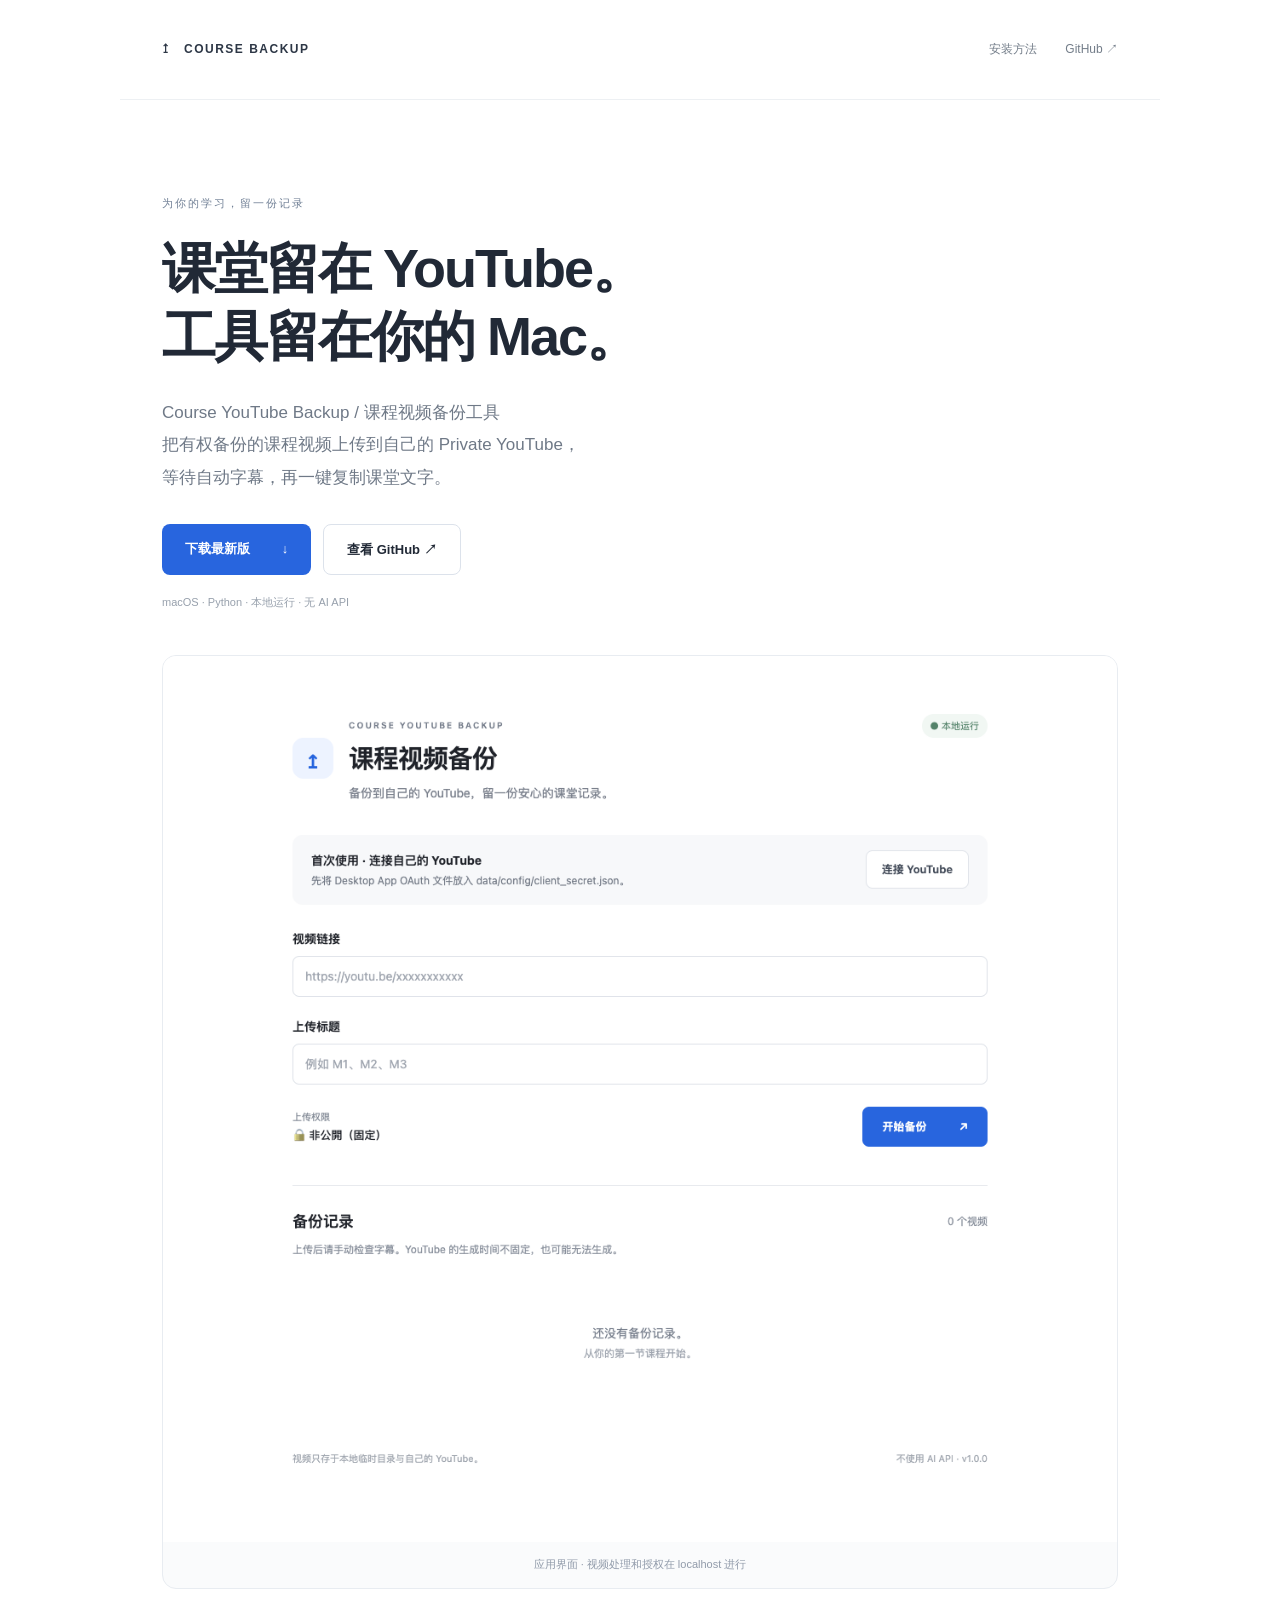
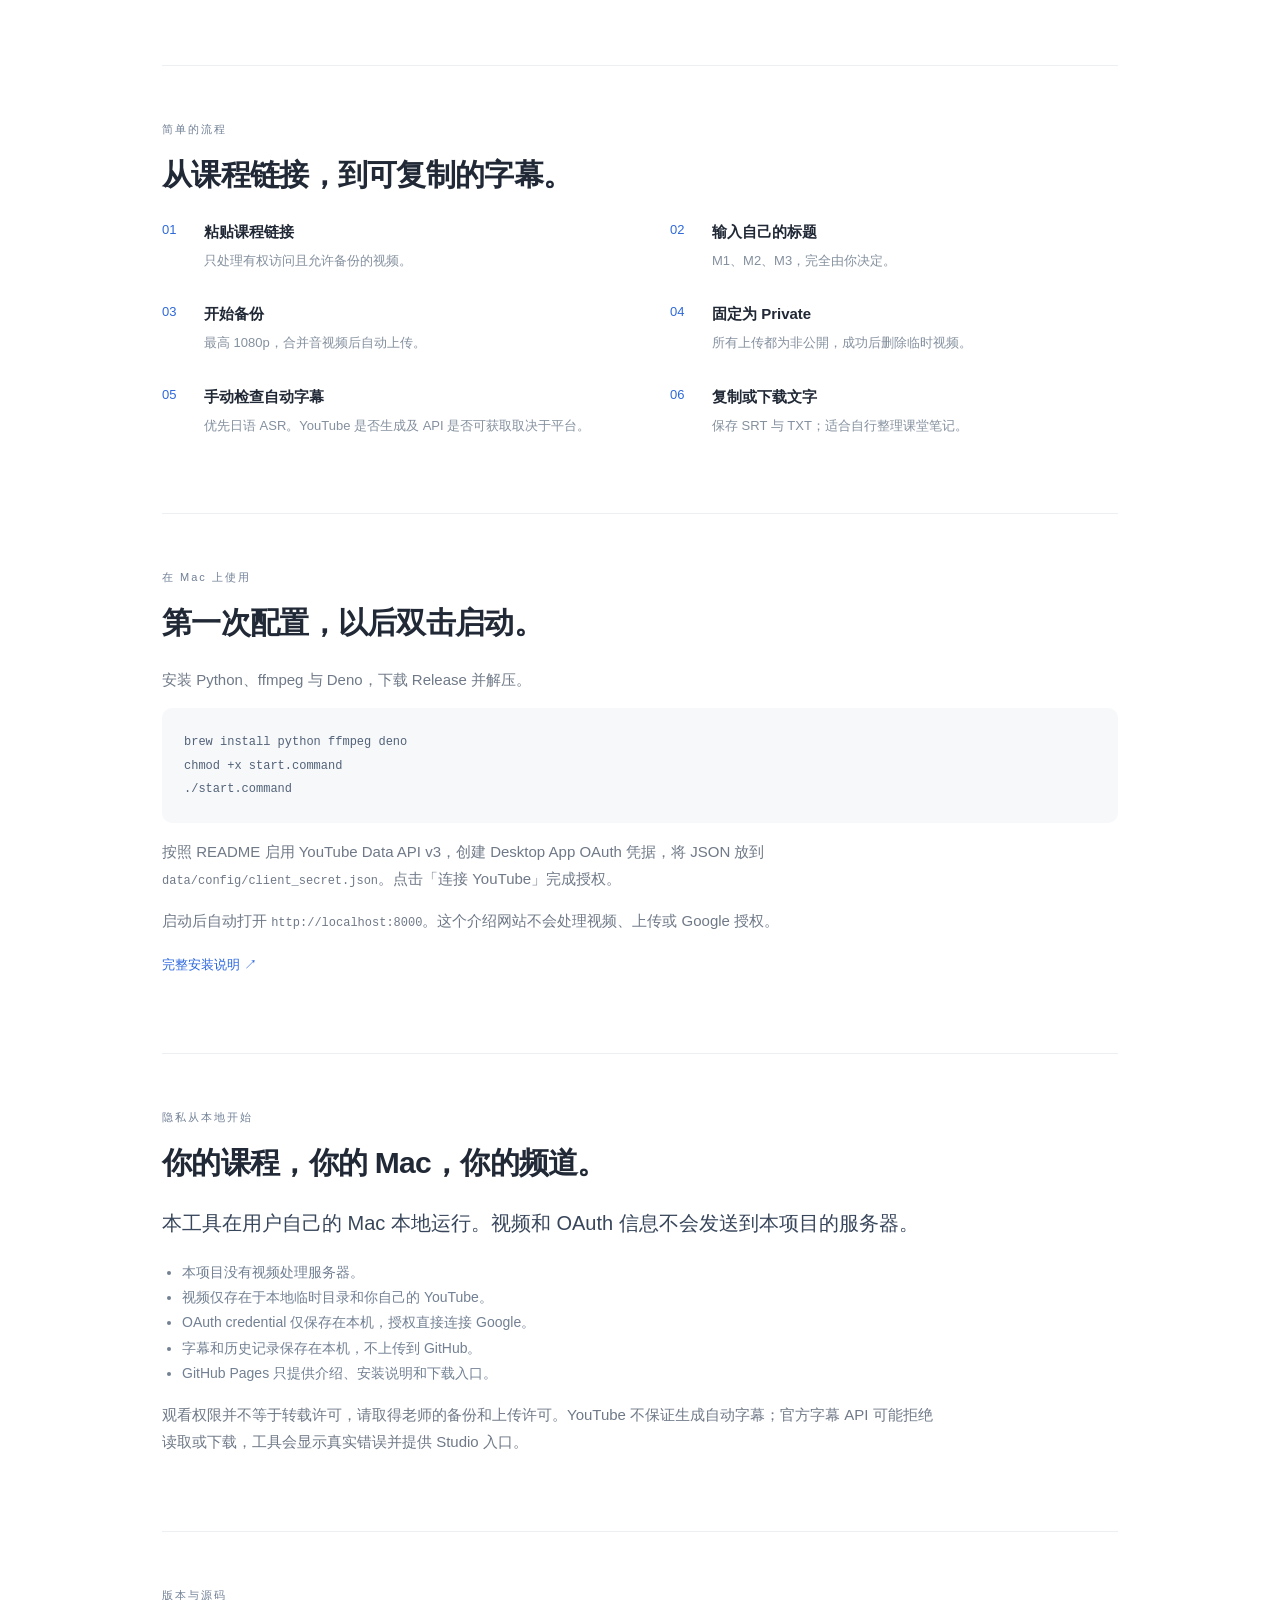
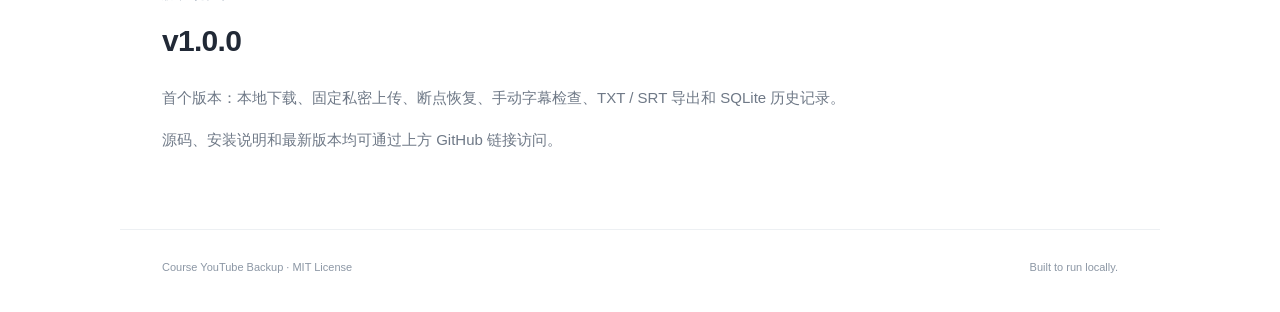
==== docs/index.html @ b6f71804 "Release Course YouTube Backup v1.0.0" ====
<!doctype html><html lang="zh-CN"><head><meta charset="utf-8"><meta name="viewport" content="width=device-width,initial-scale=1"><meta name="description" content="在自己的 Mac 本地下载课程视频、上传为 Private，并获取 YouTube 自动字幕。"><link rel="icon" href="favicon.svg" type="image/svg+xml"><title>Course YouTube Backup · 课程视频备份工具</title><link rel="stylesheet" href="style.css"><script defer src="app.js"></script></head><body><nav><a class="wordmark" href="#">↥ &nbsp; COURSE BACKUP</a><a href="#install">安装方法</a><a data-link="repo" href="#links">GitHub ↗</a></nav><main><section class="hero"><span class="eyebrow">为你的学习，留一份记录</span><h1>课堂留在 YouTube。<br>工具留在你的 Mac。</h1><p>Course YouTube Backup / 课程视频备份工具<br>把有权备份的课程视频上传到自己的 Private YouTube，<br>等待自动字幕，再一键复制课堂文字。</p><div class="buttons"><a class="primary" data-link="release" href="#links">下载最新版 <span>↓</span></a><a class="secondary" data-link="repo" href="#links">查看 GitHub ↗</a></div><p class="small">macOS · Python · 本地运行 · 无 AI API</p><figure><img src="screenshot.png" alt="课程视频备份工具实际界面，含链接、手动标题与固定私密权限" width="1120" height="1040"><figcaption>应用界面 · 视频处理和授权在 localhost 进行</figcaption></figure></section><section id="workflow"><span class="eyebrow">简单的流程</span><h2>从课程链接，到可复制的字幕。</h2><ol><li><b>粘贴课程链接</b><span>只处理有权访问且允许备份的视频。</span></li><li><b>输入自己的标题</b><span>M1、M2、M3，完全由你决定。</span></li><li><b>开始备份</b><span>最高 1080p，合并音视频后自动上传。</span></li><li><b>固定为 Private</b><span>所有上传都为非公開，成功后删除临时视频。</span></li><li><b>手动检查自动字幕</b><span>优先日语 ASR。YouTube 是否生成及 API 是否可获取取决于平台。</span></li><li><b>复制或下载文字</b><span>保存 SRT 与 TXT；适合自行整理课堂笔记。</span></li></ol></section><section id="install"><span class="eyebrow">在 Mac 上使用</span><h2>第一次配置，以后双击启动。</h2><p>安装 Python、ffmpeg 与 Deno，下载 Release 并解压。</p><pre><code>brew install python ffmpeg deno
chmod +x start.command
./start.command</code></pre><p>按照 README 启用 YouTube Data API v3，创建 Desktop App OAuth 凭据，将 JSON 放到 <code>data/config/client_secret.json</code>。点击「连接 YouTube」完成授权。</p><p>启动后自动打开 <code>http://localhost:8000</code>。这个介绍网站不会处理视频、上传或 Google 授权。</p><a class="textlink" data-link="readme" href="#links">完整安装说明 ↗</a></section><section id="privacy"><span class="eyebrow">隐私从本地开始</span><h2>你的课程，你的 Mac，你的频道。</h2><p class="statement">本工具在用户自己的 Mac 本地运行。视频和 OAuth 信息不会发送到本项目的服务器。</p><ul><li>本项目没有视频处理服务器。</li><li>视频仅存在于本地临时目录和你自己的 YouTube。</li><li>OAuth credential 仅保存在本机，授权直接连接 Google。</li><li>字幕和历史记录保存在本机，不上传到 GitHub。</li><li>GitHub Pages 只提供介绍、安装说明和下载入口。</li></ul><p>观看权限并不等于转载许可，请取得老师的备份和上传许可。YouTube 不保证生成自动字幕；官方字幕 API 可能拒绝读取或下载，工具会显示真实错误并提供 Studio 入口。</p></section><section id="links"><span class="eyebrow">版本与源码</span><h2>v1.0.0</h2><p>首个版本：本地下载、固定私密上传、断点恢复、手动字幕检查、TXT / SRT 导出和 SQLite 历史记录。</p><p id="publish-note">下载和源码链接将在 GitHub 发布后启用。</p></section></main><footer>Course YouTube Backup · MIT License <span>Built to run locally.</span></footer></body></html>
---- docs/style.css ----
*{box-sizing:border-box}html{scroll-behavior:smooth}body{margin:0;background:white;color:#212936;font:15px/1.8 -apple-system,BlinkMacSystemFont,"PingFang SC",sans-serif}nav,main,footer{max-width:1040px;margin:auto;padding:0 42px}nav{height:100px;display:flex;gap:28px;align-items:center;border-bottom:1px solid #edf0f3}a{color:inherit;text-decoration:none}nav a{font-size:12px;color:#737d89}.wordmark{font-weight:700;letter-spacing:1.5px;color:#2d3746;margin-right:auto}.hero{padding:88px 0 0}.eyebrow{font-size:11px;letter-spacing:2px;color:#718096}h1{font-size:54px;line-height:1.25;font-weight:650;letter-spacing:-2px;margin:20px 0 27px}h2{font-size:30px;line-height:1.4;letter-spacing:-.7px;margin:13px 0 22px}p{color:#6f7987;max-width:780px}.hero>p{font-size:17px;line-height:1.9}.buttons{display:flex;gap:12px;margin-top:30px}.primary,.secondary{padding:13px 23px;border-radius:8px;font-size:13px;font-weight:600}.primary{color:white;background:#2865de}.primary span{margin-left:28px}.secondary{border:1px solid #dce2eb}.hero .small{font-size:11px;color:#97a0ac;margin-top:17px}figure{margin:42px 0 0;border:1px solid #e8ecf1;border-radius:14px;overflow:hidden;background:#fafbfc}figure img{display:block;width:100%;height:auto}figcaption{text-align:center;padding:13px;font-size:11px;color:#919baa}section:not(.hero){margin-top:76px;border-top:1px solid #edf0f3;padding-top:48px}ol{display:grid;grid-template-columns:1fr 1fr;gap:28px 60px;list-style:none;padding:0;counter-reset:steps}ol li{counter-increment:steps;position:relative;padding-left:42px}ol li:before{content:counter(steps,decimal-leading-zero);position:absolute;left:0;color:#2d68d9;font-size:13px}ol span{display:block;font-size:13px;color:#84909e;margin-top:4px}ol b{font-weight:600}pre{background:#f6f8fa;border-radius:10px;padding:22px;overflow:auto;color:#536278;font-size:13px}code{font-family:ui-monospace,SFMono-Regular,monospace;font-size:12px}.textlink{color:#2865de;font-size:13px}.statement{font-size:20px;line-height:1.7;color:#38465b}ul{padding-left:20px;color:#728093;font-size:14px}footer{margin-top:76px;padding-top:28px;padding-bottom:35px;border-top:1px solid #edf0f3;font-size:11px;color:#8c97a5}footer span{float:right}@media(max-width:650px){nav,main,footer{padding-left:24px;padding-right:24px}nav{gap:16px;height:80px}.wordmark{font-size:10px}h1{font-size:37px}.hero{padding-top:55px}.hero>p{font-size:14px}ol{grid-template-columns:1fr}h2{font-size:25px}section:not(.hero){margin-top:48px;padding-top:34px}.statement{font-size:17px}}
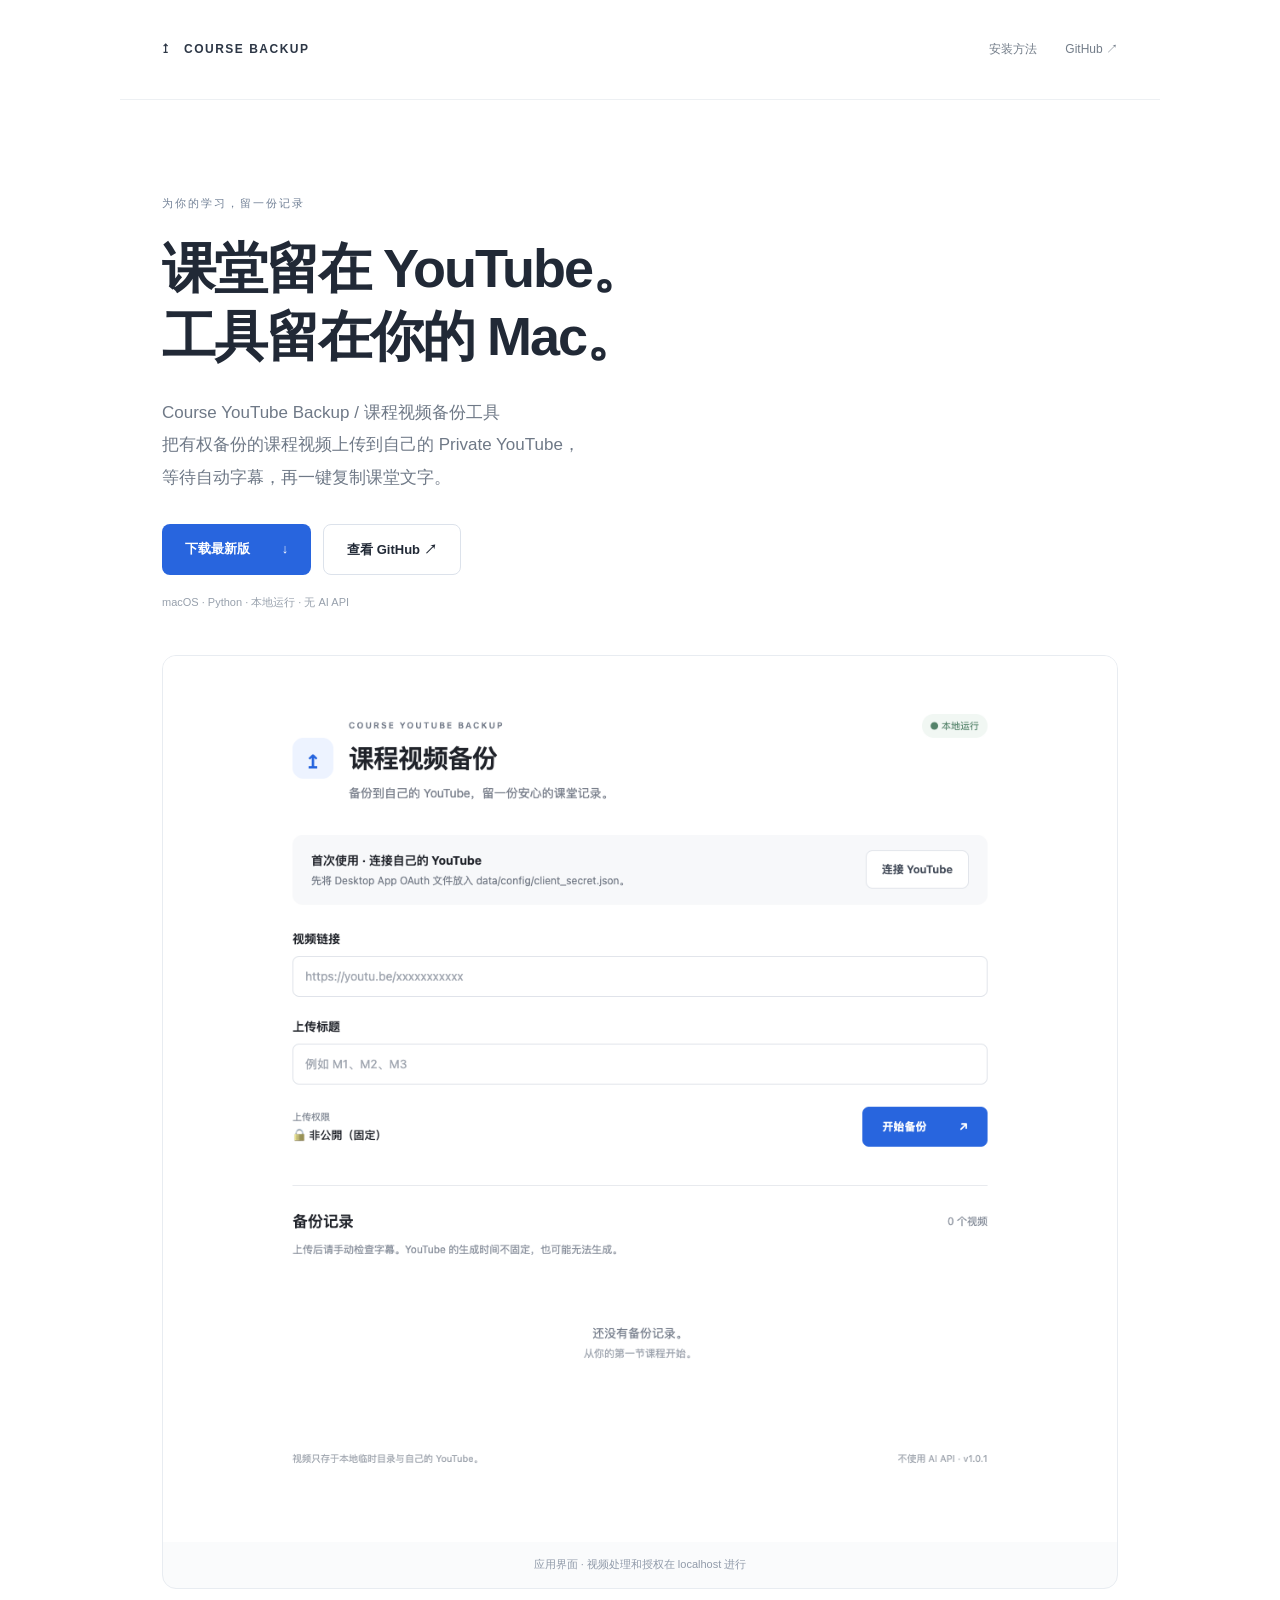
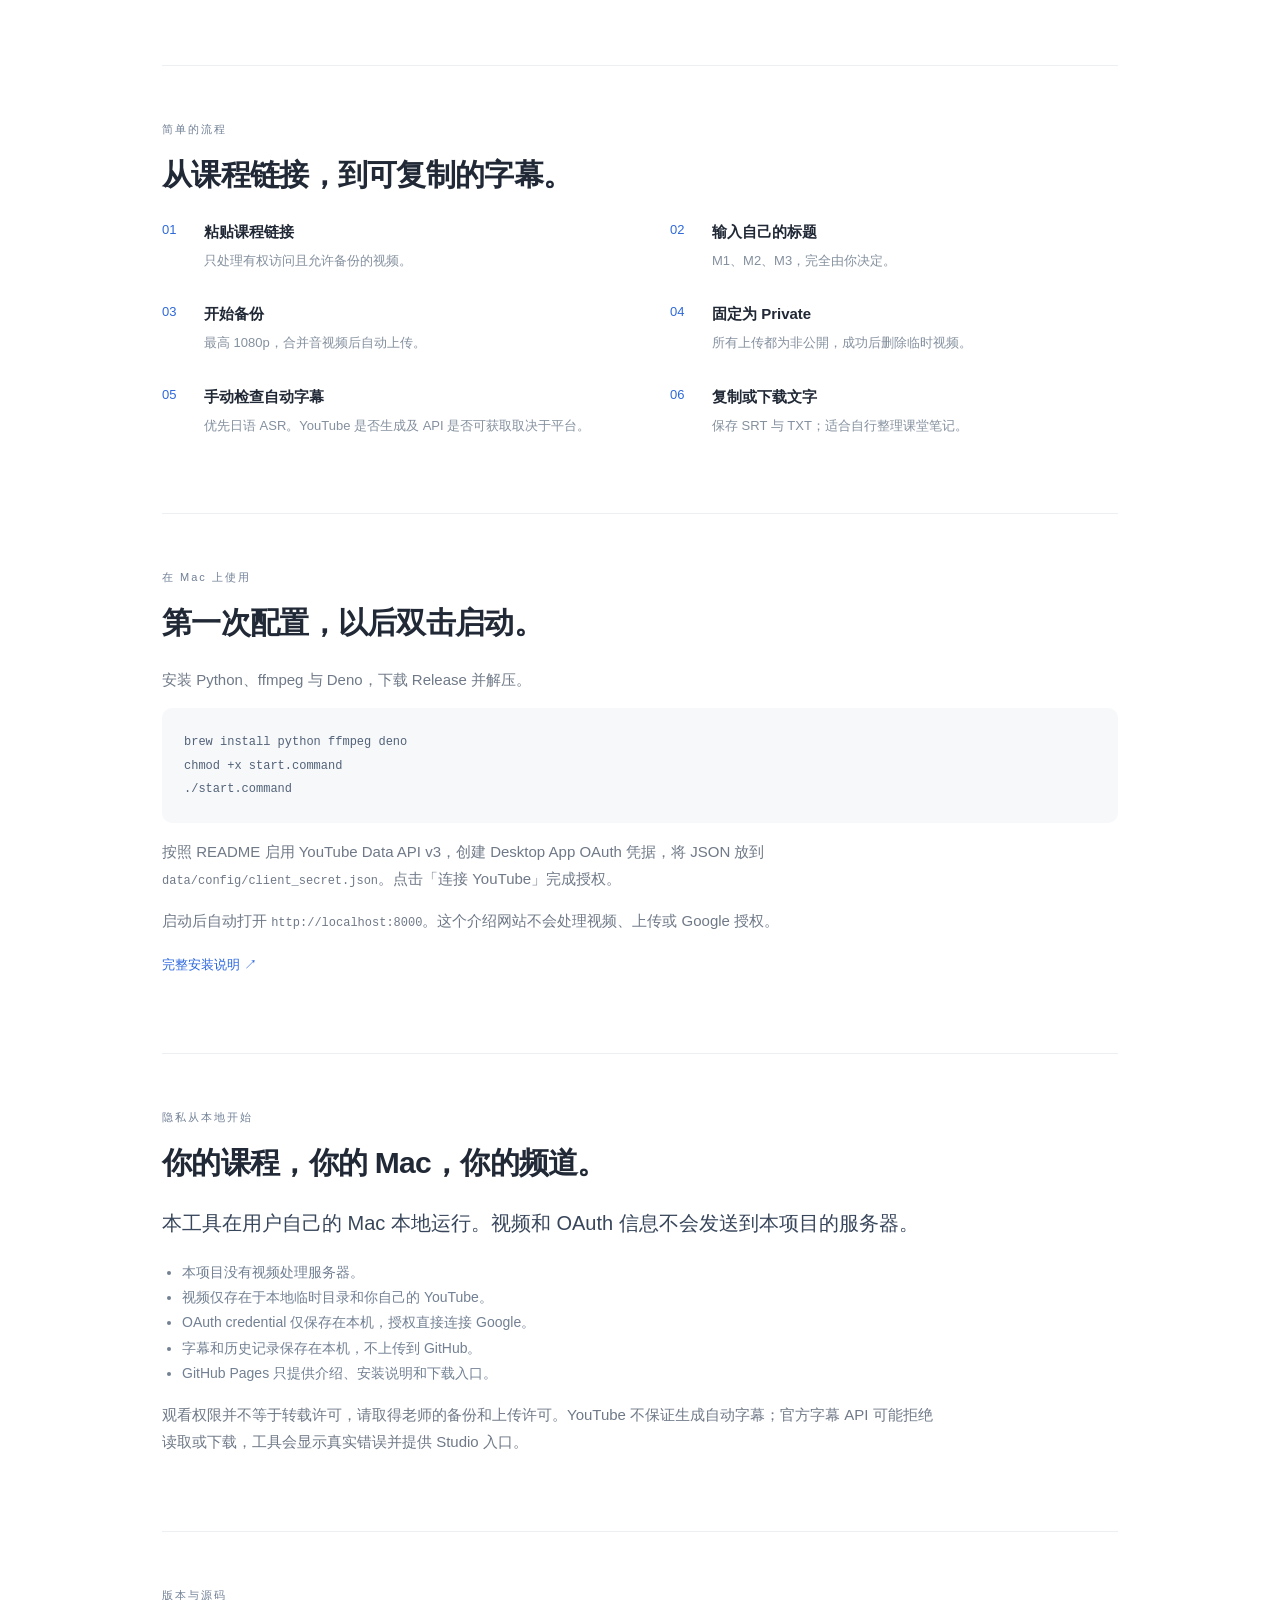
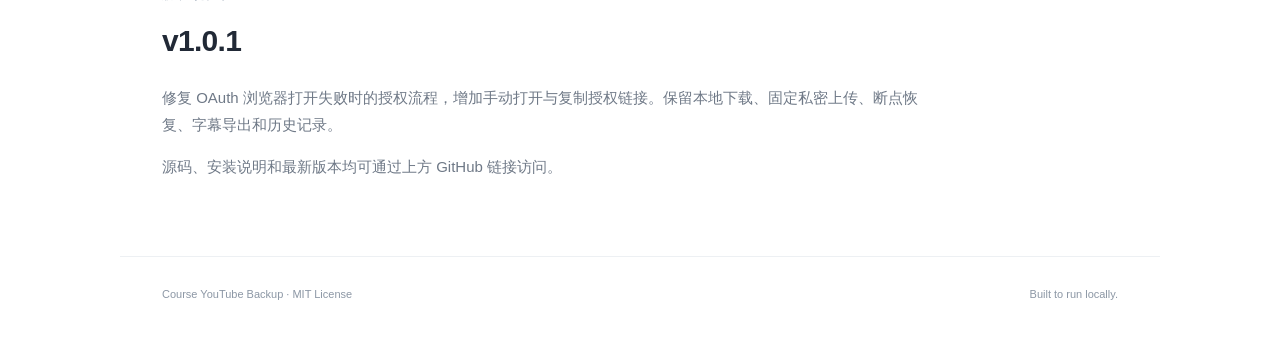
==== commit 4dc2318e: "Release Course YouTube Backup v1.0.1" ====
--- a/docs/index.html
+++ b/docs/index.html
@@ -1,3 +1,3 @@
 <!doctype html><html lang="zh-CN"><head><meta charset="utf-8"><meta name="viewport" content="width=device-width,initial-scale=1"><meta name="description" content="在自己的 Mac 本地下载课程视频、上传为 Private，并获取 YouTube 自动字幕。"><link rel="icon" href="favicon.svg" type="image/svg+xml"><title>Course YouTube Backup · 课程视频备份工具</title><link rel="stylesheet" href="style.css"><script defer src="app.js"></script></head><body><nav><a class="wordmark" href="#">↥ &nbsp; COURSE BACKUP</a><a href="#install">安装方法</a><a data-link="repo" href="#links">GitHub ↗</a></nav><main><section class="hero"><span class="eyebrow">为你的学习，留一份记录</span><h1>课堂留在 YouTube。<br>工具留在你的 Mac。</h1><p>Course YouTube Backup / 课程视频备份工具<br>把有权备份的课程视频上传到自己的 Private YouTube，<br>等待自动字幕，再一键复制课堂文字。</p><div class="buttons"><a class="primary" data-link="release" href="#links">下载最新版 <span>↓</span></a><a class="secondary" data-link="repo" href="#links">查看 GitHub ↗</a></div><p class="small">macOS · Python · 本地运行 · 无 AI API</p><figure><img src="screenshot.png" alt="课程视频备份工具实际界面，含链接、手动标题与固定私密权限" width="1120" height="1040"><figcaption>应用界面 · 视频处理和授权在 localhost 进行</figcaption></figure></section><section id="workflow"><span class="eyebrow">简单的流程</span><h2>从课程链接，到可复制的字幕。</h2><ol><li><b>粘贴课程链接</b><span>只处理有权访问且允许备份的视频。</span></li><li><b>输入自己的标题</b><span>M1、M2、M3，完全由你决定。</span></li><li><b>开始备份</b><span>最高 1080p，合并音视频后自动上传。</span></li><li><b>固定为 Private</b><span>所有上传都为非公開，成功后删除临时视频。</span></li><li><b>手动检查自动字幕</b><span>优先日语 ASR。YouTube 是否生成及 API 是否可获取取决于平台。</span></li><li><b>复制或下载文字</b><span>保存 SRT 与 TXT；适合自行整理课堂笔记。</span></li></ol></section><section id="install"><span class="eyebrow">在 Mac 上使用</span><h2>第一次配置，以后双击启动。</h2><p>安装 Python、ffmpeg 与 Deno，下载 Release 并解压。</p><pre><code>brew install python ffmpeg deno
 chmod +x start.command
-./start.command</code></pre><p>按照 README 启用 YouTube Data API v3，创建 Desktop App OAuth 凭据，将 JSON 放到 <code>data/config/client_secret.json</code>。点击「连接 YouTube」完成授权。</p><p>启动后自动打开 <code>http://localhost:8000</code>。这个介绍网站不会处理视频、上传或 Google 授权。</p><a class="textlink" data-link="readme" href="#links">完整安装说明 ↗</a></section><section id="privacy"><span class="eyebrow">隐私从本地开始</span><h2>你的课程，你的 Mac，你的频道。</h2><p class="statement">本工具在用户自己的 Mac 本地运行。视频和 OAuth 信息不会发送到本项目的服务器。</p><ul><li>本项目没有视频处理服务器。</li><li>视频仅存在于本地临时目录和你自己的 YouTube。</li><li>OAuth credential 仅保存在本机，授权直接连接 Google。</li><li>字幕和历史记录保存在本机，不上传到 GitHub。</li><li>GitHub Pages 只提供介绍、安装说明和下载入口。</li></ul><p>观看权限并不等于转载许可，请取得老师的备份和上传许可。YouTube 不保证生成自动字幕；官方字幕 API 可能拒绝读取或下载，工具会显示真实错误并提供 Studio 入口。</p></section><section id="links"><span class="eyebrow">版本与源码</span><h2>v1.0.0</h2><p>首个版本：本地下载、固定私密上传、断点恢复、手动字幕检查、TXT / SRT 导出和 SQLite 历史记录。</p><p id="publish-note">下载和源码链接将在 GitHub 发布后启用。</p></section></main><footer>Course YouTube Backup · MIT License <span>Built to run locally.</span></footer></body></html>+./start.command</code></pre><p>按照 README 启用 YouTube Data API v3，创建 Desktop App OAuth 凭据，将 JSON 放到 <code>data/config/client_secret.json</code>。点击「连接 YouTube」完成授权。</p><p>启动后自动打开 <code>http://localhost:8000</code>。这个介绍网站不会处理视频、上传或 Google 授权。</p><a class="textlink" data-link="readme" href="#links">完整安装说明 ↗</a></section><section id="privacy"><span class="eyebrow">隐私从本地开始</span><h2>你的课程，你的 Mac，你的频道。</h2><p class="statement">本工具在用户自己的 Mac 本地运行。视频和 OAuth 信息不会发送到本项目的服务器。</p><ul><li>本项目没有视频处理服务器。</li><li>视频仅存在于本地临时目录和你自己的 YouTube。</li><li>OAuth credential 仅保存在本机，授权直接连接 Google。</li><li>字幕和历史记录保存在本机，不上传到 GitHub。</li><li>GitHub Pages 只提供介绍、安装说明和下载入口。</li></ul><p>观看权限并不等于转载许可，请取得老师的备份和上传许可。YouTube 不保证生成自动字幕；官方字幕 API 可能拒绝读取或下载，工具会显示真实错误并提供 Studio 入口。</p></section><section id="links"><span class="eyebrow">版本与源码</span><h2>v1.0.1</h2><p>修复 OAuth 浏览器打开失败时的授权流程，增加手动打开与复制授权链接。保留本地下载、固定私密上传、断点恢复、字幕导出和历史记录。</p><p id="publish-note">下载和源码链接将在 GitHub 发布后启用。</p></section></main><footer>Course YouTube Backup · MIT License <span>Built to run locally.</span></footer></body></html>
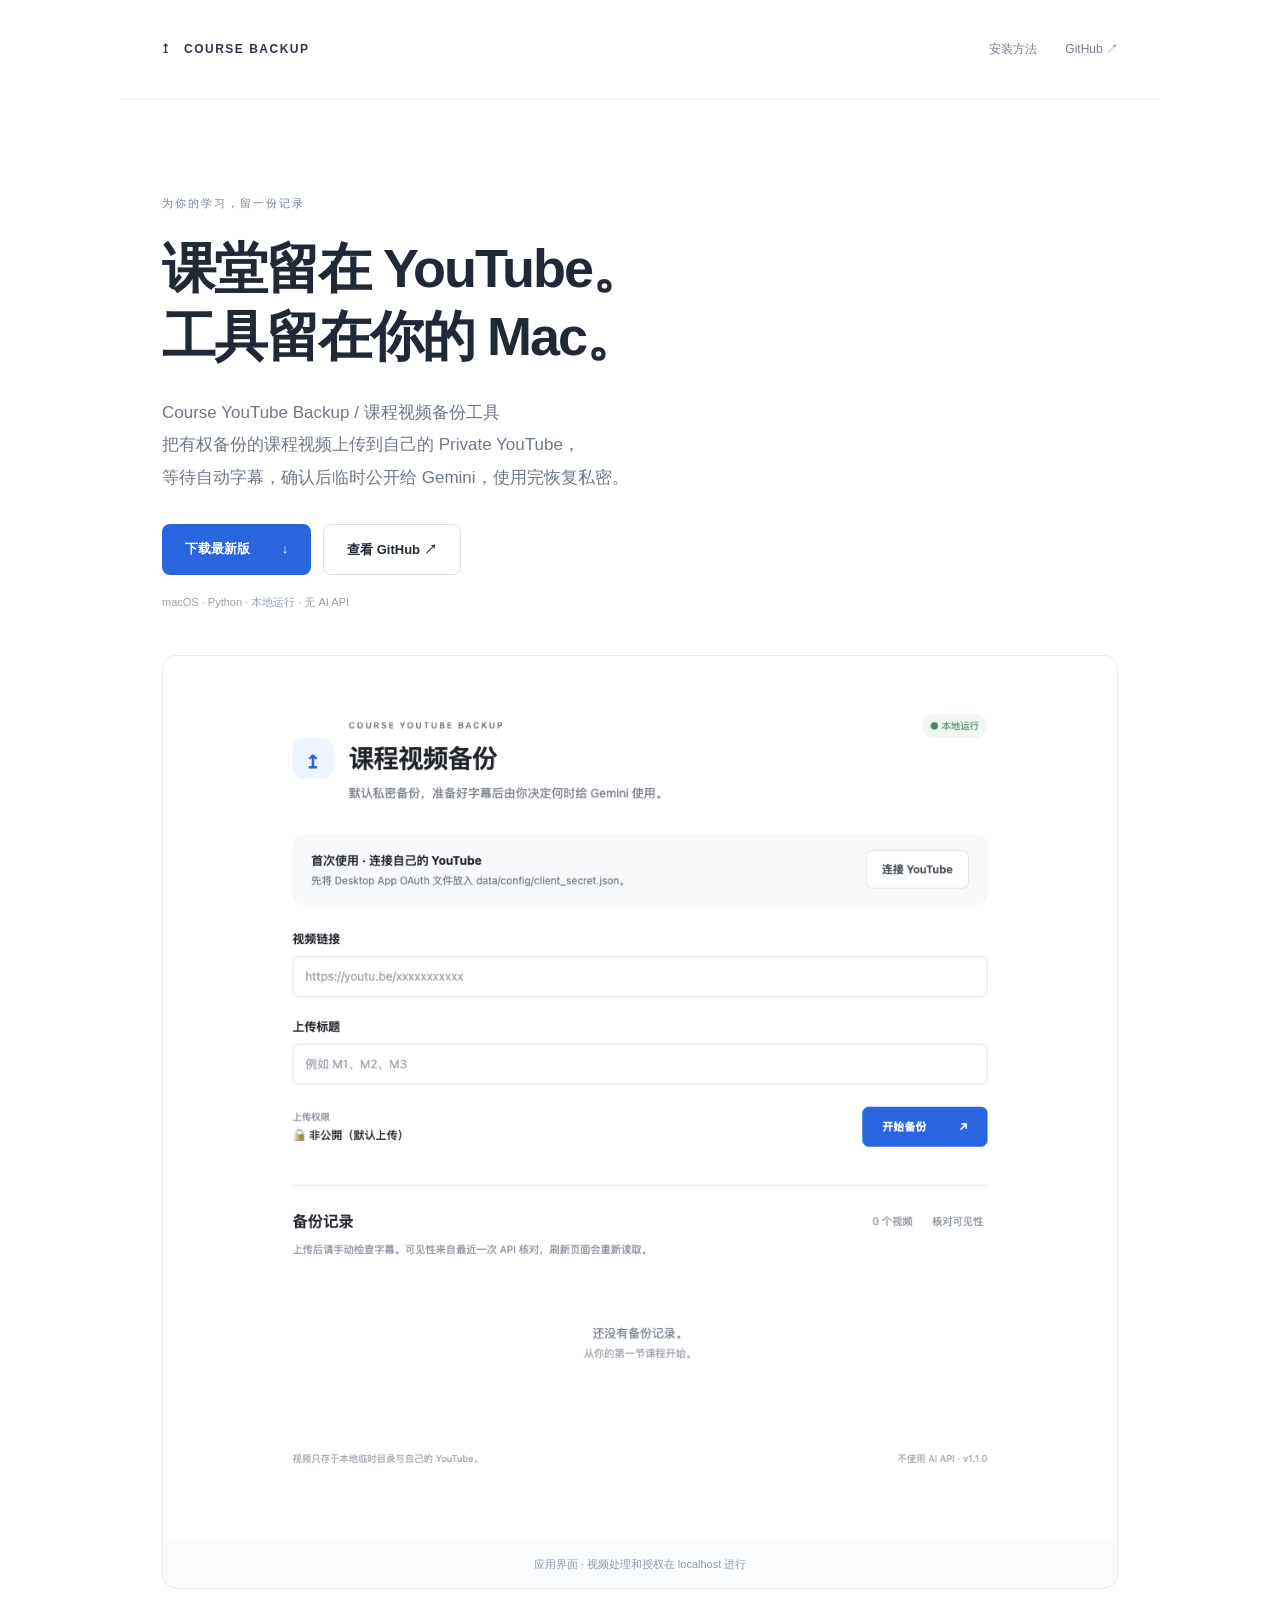
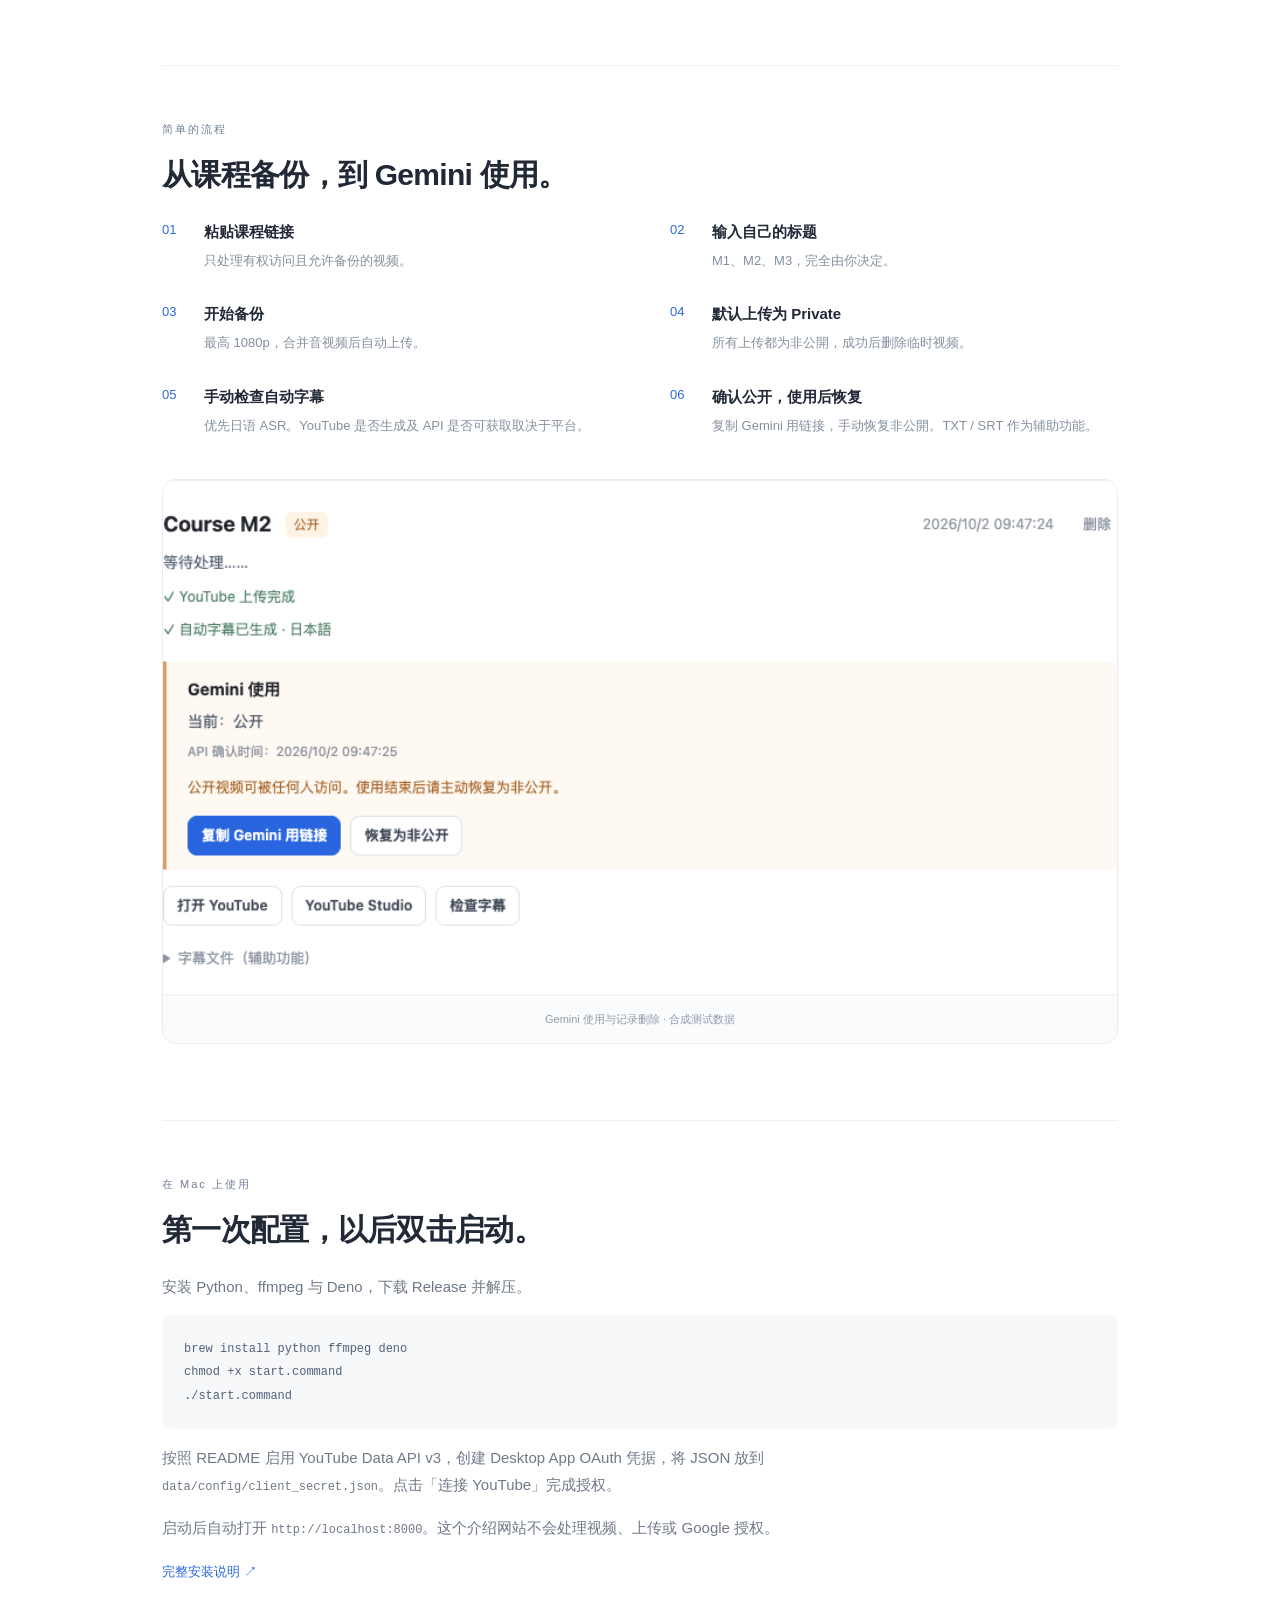
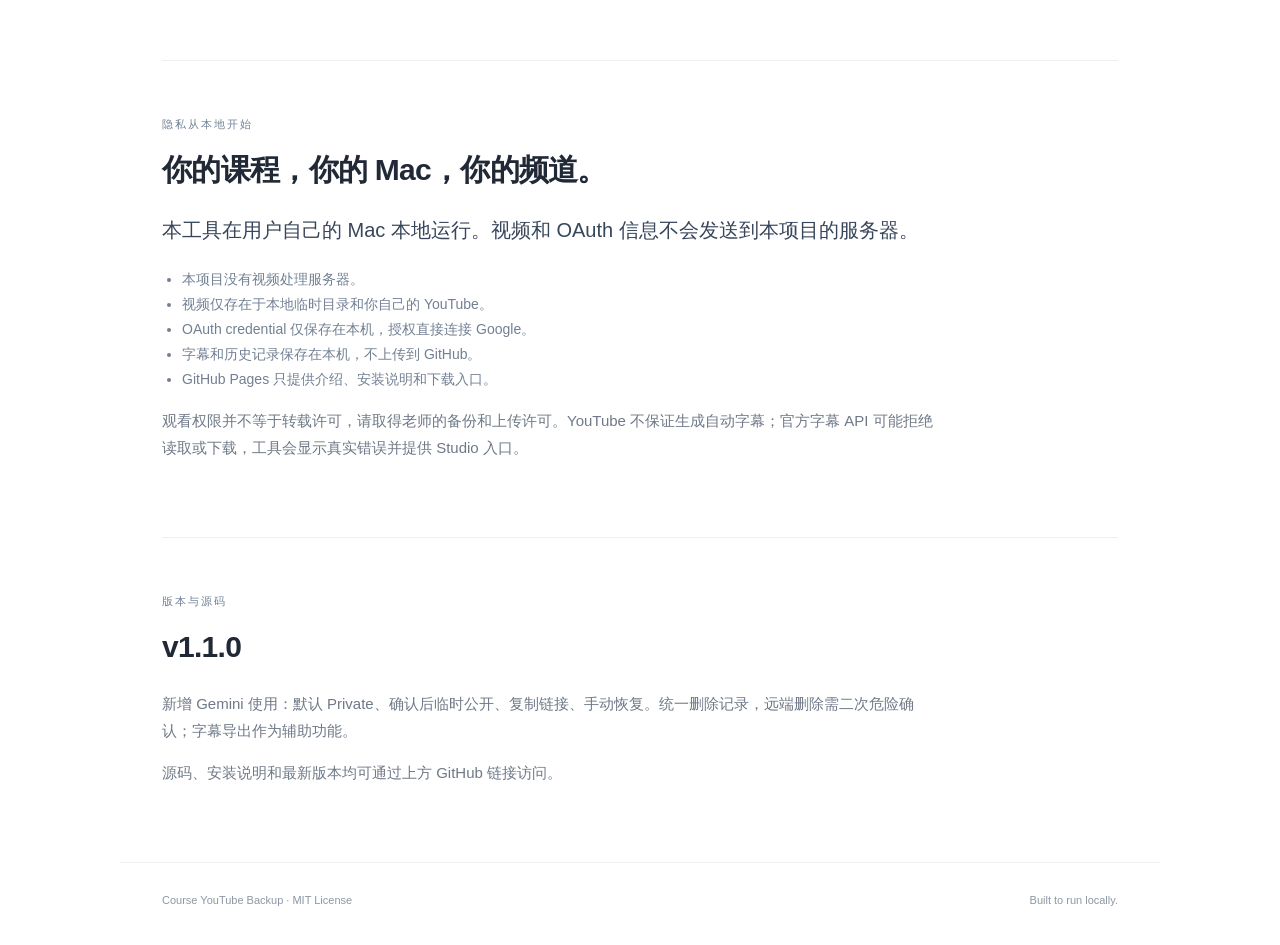
==== commit 73de9d6d: "Release Course YouTube Backup v1.1.0" ====
--- a/docs/index.html
+++ b/docs/index.html
@@ -1,3 +1,3 @@
-<!doctype html><html lang="zh-CN"><head><meta charset="utf-8"><meta name="viewport" content="width=device-width,initial-scale=1"><meta name="description" content="在自己的 Mac 本地下载课程视频、上传为 Private，并获取 YouTube 自动字幕。"><link rel="icon" href="favicon.svg" type="image/svg+xml"><title>Course YouTube Backup · 课程视频备份工具</title><link rel="stylesheet" href="style.css"><script defer src="app.js"></script></head><body><nav><a class="wordmark" href="#">↥ &nbsp; COURSE BACKUP</a><a href="#install">安装方法</a><a data-link="repo" href="#links">GitHub ↗</a></nav><main><section class="hero"><span class="eyebrow">为你的学习，留一份记录</span><h1>课堂留在 YouTube。<br>工具留在你的 Mac。</h1><p>Course YouTube Backup / 课程视频备份工具<br>把有权备份的课程视频上传到自己的 Private YouTube，<br>等待自动字幕，再一键复制课堂文字。</p><div class="buttons"><a class="primary" data-link="release" href="#links">下载最新版 <span>↓</span></a><a class="secondary" data-link="repo" href="#links">查看 GitHub ↗</a></div><p class="small">macOS · Python · 本地运行 · 无 AI API</p><figure><img src="screenshot.png" alt="课程视频备份工具实际界面，含链接、手动标题与固定私密权限" width="1120" height="1040"><figcaption>应用界面 · 视频处理和授权在 localhost 进行</figcaption></figure></section><section id="workflow"><span class="eyebrow">简单的流程</span><h2>从课程链接，到可复制的字幕。</h2><ol><li><b>粘贴课程链接</b><span>只处理有权访问且允许备份的视频。</span></li><li><b>输入自己的标题</b><span>M1、M2、M3，完全由你决定。</span></li><li><b>开始备份</b><span>最高 1080p，合并音视频后自动上传。</span></li><li><b>固定为 Private</b><span>所有上传都为非公開，成功后删除临时视频。</span></li><li><b>手动检查自动字幕</b><span>优先日语 ASR。YouTube 是否生成及 API 是否可获取取决于平台。</span></li><li><b>复制或下载文字</b><span>保存 SRT 与 TXT；适合自行整理课堂笔记。</span></li></ol></section><section id="install"><span class="eyebrow">在 Mac 上使用</span><h2>第一次配置，以后双击启动。</h2><p>安装 Python、ffmpeg 与 Deno，下载 Release 并解压。</p><pre><code>brew install python ffmpeg deno
+<!doctype html><html lang="zh-CN"><head><meta charset="utf-8"><meta name="viewport" content="width=device-width,initial-scale=1"><meta name="description" content="在自己的 Mac 本地下载课程视频、上传为 Private，并获取 YouTube 自动字幕。"><link rel="icon" href="favicon.svg" type="image/svg+xml"><title>Course YouTube Backup · 课程视频备份工具</title><link rel="stylesheet" href="style.css"><script defer src="app.js"></script></head><body><nav><a class="wordmark" href="#">↥ &nbsp; COURSE BACKUP</a><a href="#install">安装方法</a><a data-link="repo" href="#links">GitHub ↗</a></nav><main><section class="hero"><span class="eyebrow">为你的学习，留一份记录</span><h1>课堂留在 YouTube。<br>工具留在你的 Mac。</h1><p>Course YouTube Backup / 课程视频备份工具<br>把有权备份的课程视频上传到自己的 Private YouTube，<br>等待自动字幕，确认后临时公开给 Gemini，使用完恢复私密。</p><div class="buttons"><a class="primary" data-link="release" href="#links">下载最新版 <span>↓</span></a><a class="secondary" data-link="repo" href="#links">查看 GitHub ↗</a></div><p class="small">macOS · Python · 本地运行 · 无 AI API</p><figure><img src="screenshot.png" alt="课程视频备份工具实际界面，含链接、手动标题与默认私密权限" width="1120" height="1040"><figcaption>应用界面 · 视频处理和授权在 localhost 进行</figcaption></figure></section><section id="workflow"><span class="eyebrow">简单的流程</span><h2>从课程备份，到 Gemini 使用。</h2><ol><li><b>粘贴课程链接</b><span>只处理有权访问且允许备份的视频。</span></li><li><b>输入自己的标题</b><span>M1、M2、M3，完全由你决定。</span></li><li><b>开始备份</b><span>最高 1080p，合并音视频后自动上传。</span></li><li><b>默认上传为 Private</b><span>所有上传都为非公開，成功后删除临时视频。</span></li><li><b>手动检查自动字幕</b><span>优先日语 ASR。YouTube 是否生成及 API 是否可获取取决于平台。</span></li><li><b>确认公开，使用后恢复</b><span>复制 Gemini 用链接，手动恢复非公開。TXT / SRT 作为辅助功能。</span></li></ol><figure><img src="gemini-screenshot.png" alt="合成测试记录：Gemini 使用区域显示 API 确认公开、复制链接和恢复为非公开按钮"><figcaption>Gemini 使用与记录删除 · 合成测试数据</figcaption></figure></section><section id="install"><span class="eyebrow">在 Mac 上使用</span><h2>第一次配置，以后双击启动。</h2><p>安装 Python、ffmpeg 与 Deno，下载 Release 并解压。</p><pre><code>brew install python ffmpeg deno
 chmod +x start.command
-./start.command</code></pre><p>按照 README 启用 YouTube Data API v3，创建 Desktop App OAuth 凭据，将 JSON 放到 <code>data/config/client_secret.json</code>。点击「连接 YouTube」完成授权。</p><p>启动后自动打开 <code>http://localhost:8000</code>。这个介绍网站不会处理视频、上传或 Google 授权。</p><a class="textlink" data-link="readme" href="#links">完整安装说明 ↗</a></section><section id="privacy"><span class="eyebrow">隐私从本地开始</span><h2>你的课程，你的 Mac，你的频道。</h2><p class="statement">本工具在用户自己的 Mac 本地运行。视频和 OAuth 信息不会发送到本项目的服务器。</p><ul><li>本项目没有视频处理服务器。</li><li>视频仅存在于本地临时目录和你自己的 YouTube。</li><li>OAuth credential 仅保存在本机，授权直接连接 Google。</li><li>字幕和历史记录保存在本机，不上传到 GitHub。</li><li>GitHub Pages 只提供介绍、安装说明和下载入口。</li></ul><p>观看权限并不等于转载许可，请取得老师的备份和上传许可。YouTube 不保证生成自动字幕；官方字幕 API 可能拒绝读取或下载，工具会显示真实错误并提供 Studio 入口。</p></section><section id="links"><span class="eyebrow">版本与源码</span><h2>v1.0.1</h2><p>修复 OAuth 浏览器打开失败时的授权流程，增加手动打开与复制授权链接。保留本地下载、固定私密上传、断点恢复、字幕导出和历史记录。</p><p id="publish-note">下载和源码链接将在 GitHub 发布后启用。</p></section></main><footer>Course YouTube Backup · MIT License <span>Built to run locally.</span></footer></body></html>+./start.command</code></pre><p>按照 README 启用 YouTube Data API v3，创建 Desktop App OAuth 凭据，将 JSON 放到 <code>data/config/client_secret.json</code>。点击「连接 YouTube」完成授权。</p><p>启动后自动打开 <code>http://localhost:8000</code>。这个介绍网站不会处理视频、上传或 Google 授权。</p><a class="textlink" data-link="readme" href="#links">完整安装说明 ↗</a></section><section id="privacy"><span class="eyebrow">隐私从本地开始</span><h2>你的课程，你的 Mac，你的频道。</h2><p class="statement">本工具在用户自己的 Mac 本地运行。视频和 OAuth 信息不会发送到本项目的服务器。</p><ul><li>本项目没有视频处理服务器。</li><li>视频仅存在于本地临时目录和你自己的 YouTube。</li><li>OAuth credential 仅保存在本机，授权直接连接 Google。</li><li>字幕和历史记录保存在本机，不上传到 GitHub。</li><li>GitHub Pages 只提供介绍、安装说明和下载入口。</li></ul><p>观看权限并不等于转载许可，请取得老师的备份和上传许可。YouTube 不保证生成自动字幕；官方字幕 API 可能拒绝读取或下载，工具会显示真实错误并提供 Studio 入口。</p></section><section id="links"><span class="eyebrow">版本与源码</span><h2>v1.1.0</h2><p>新增 Gemini 使用：默认 Private、确认后临时公开、复制链接、手动恢复。统一删除记录，远端删除需二次危险确认；字幕导出作为辅助功能。</p><p id="publish-note">下载和源码链接将在 GitHub 发布后启用。</p></section></main><footer>Course YouTube Backup · MIT License <span>Built to run locally.</span></footer></body></html>
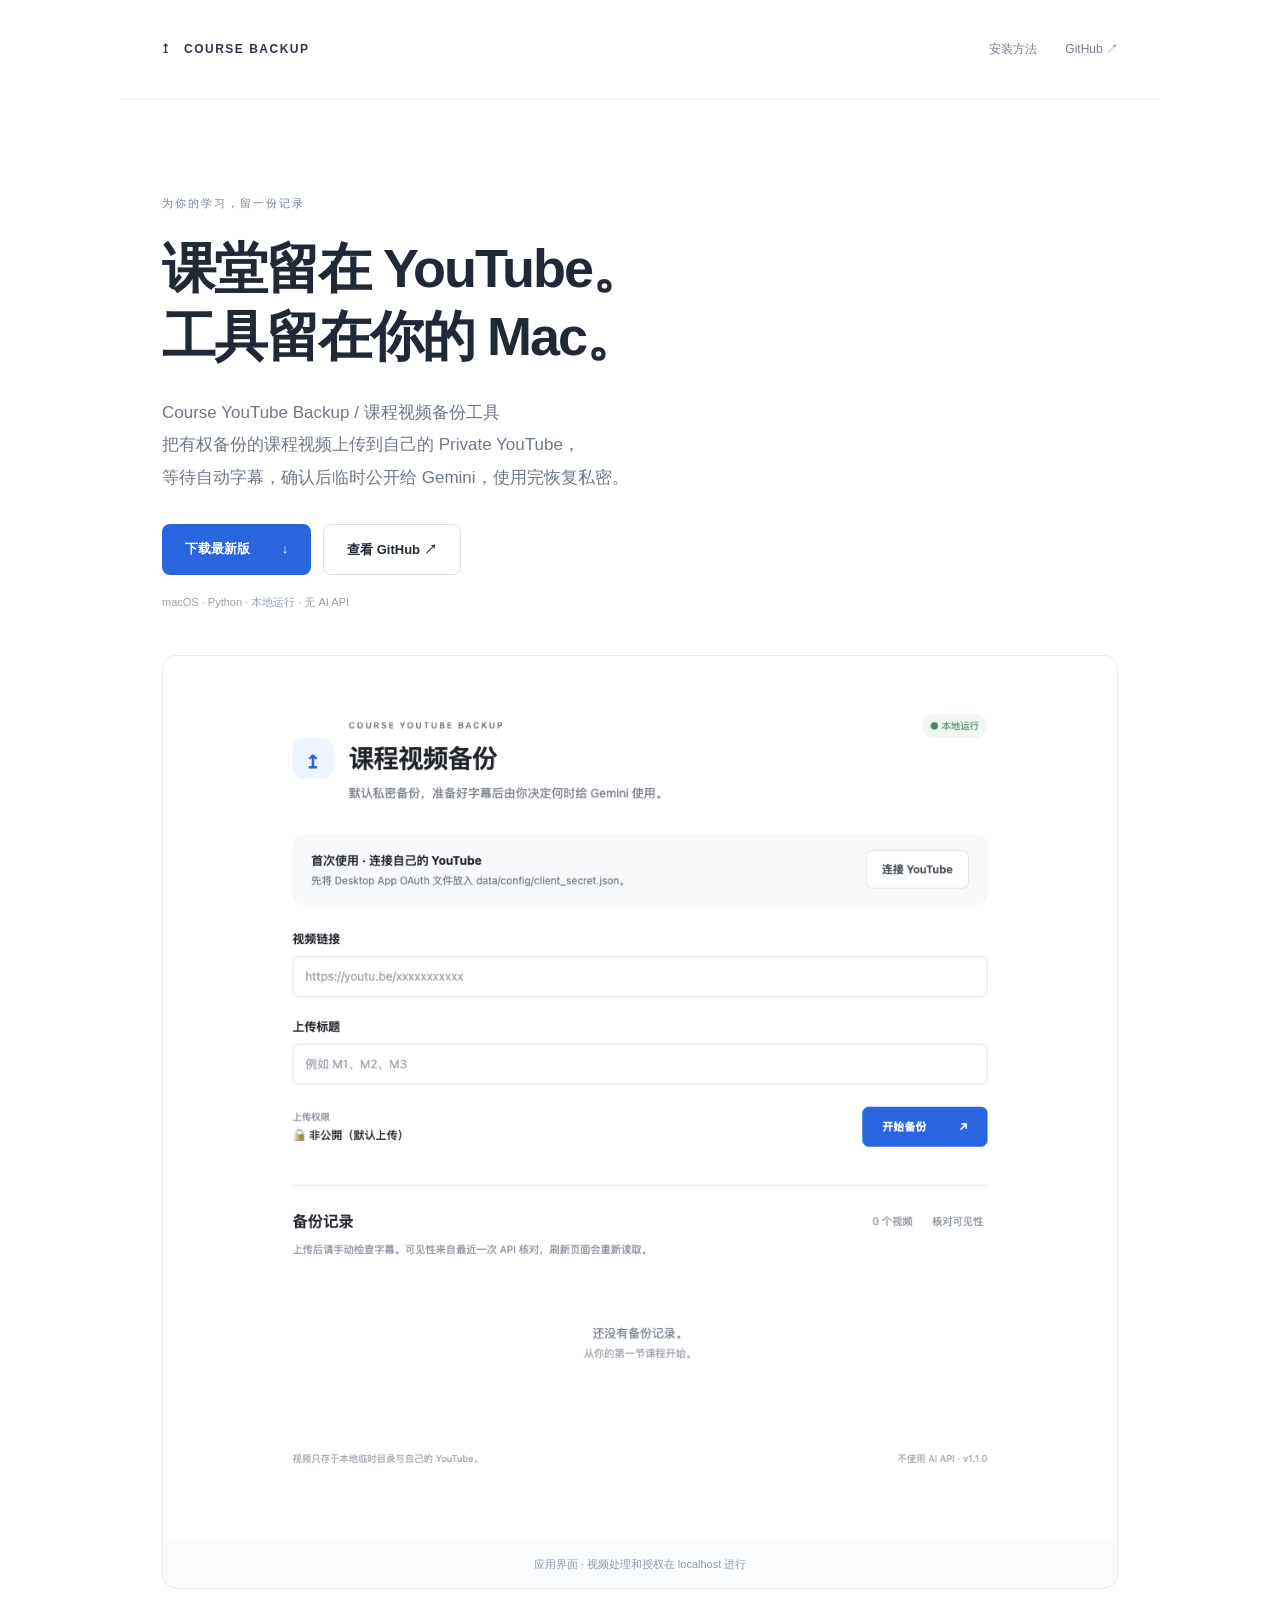
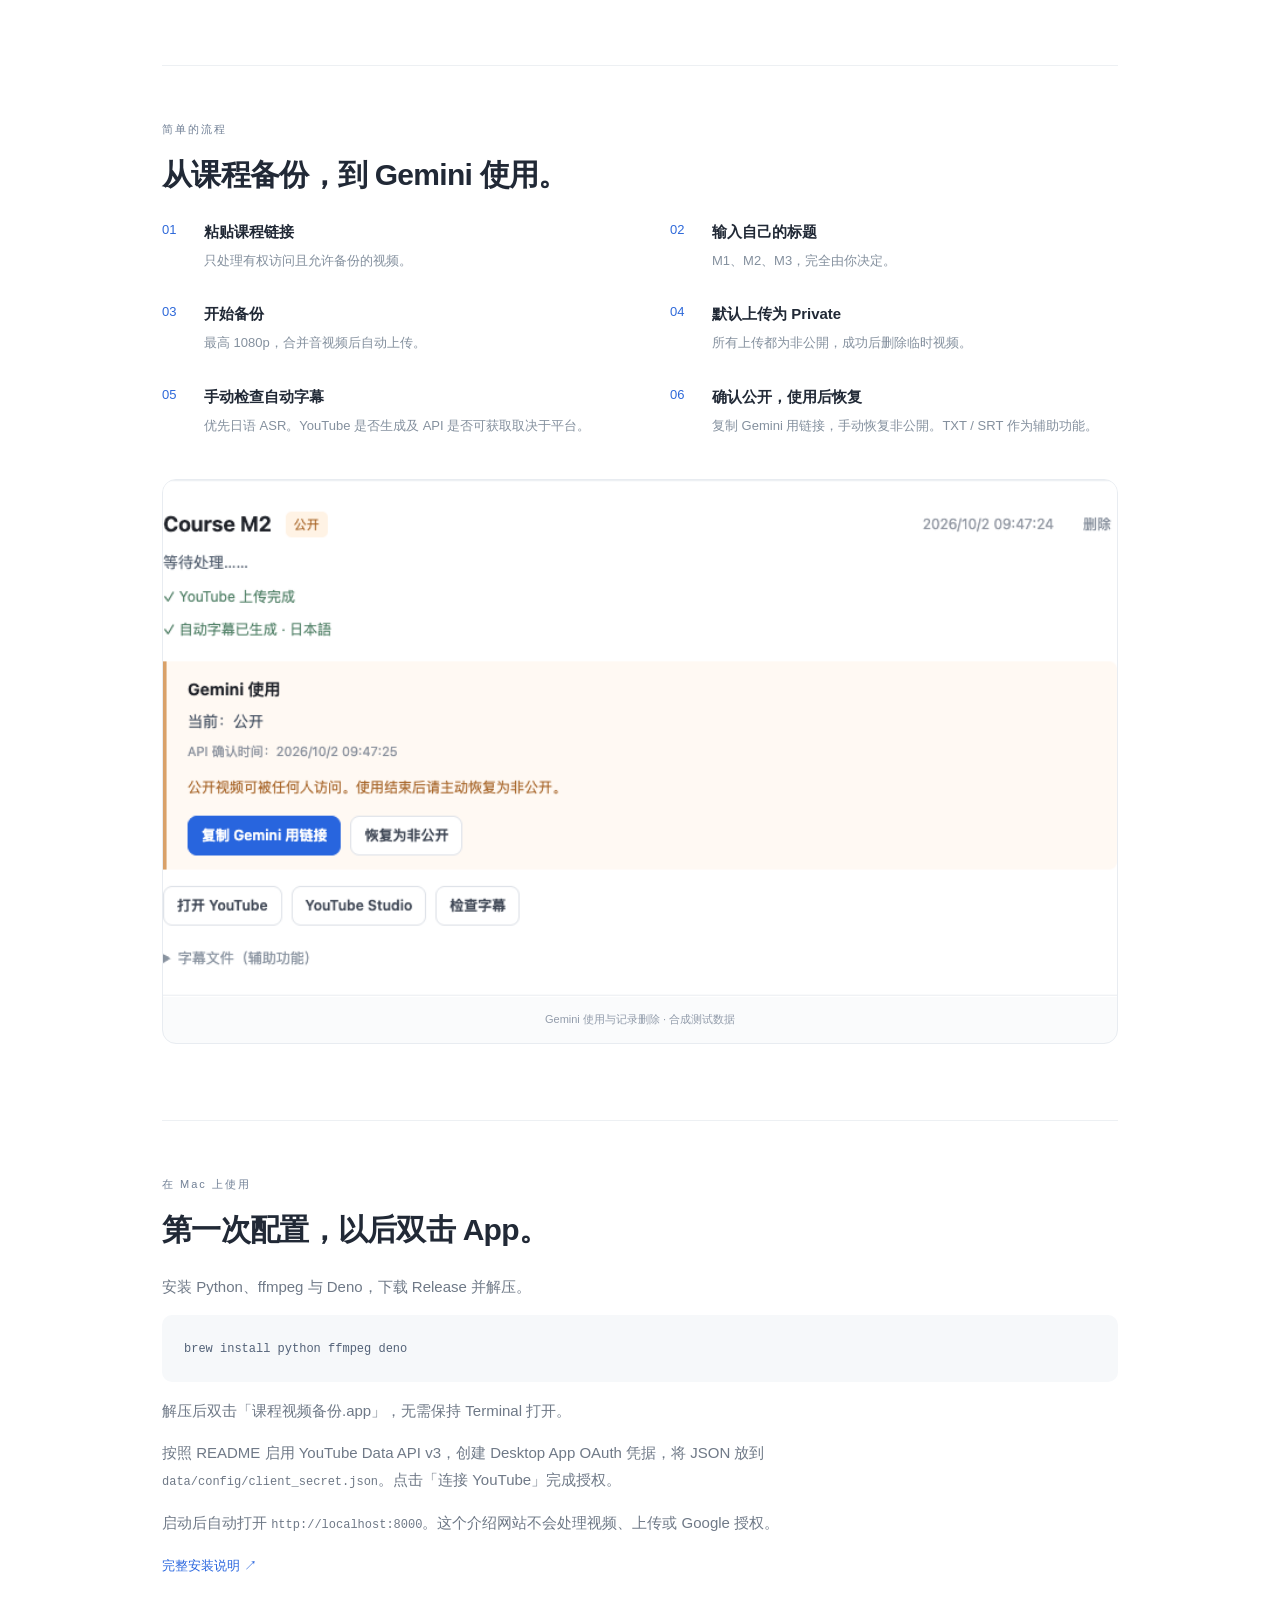
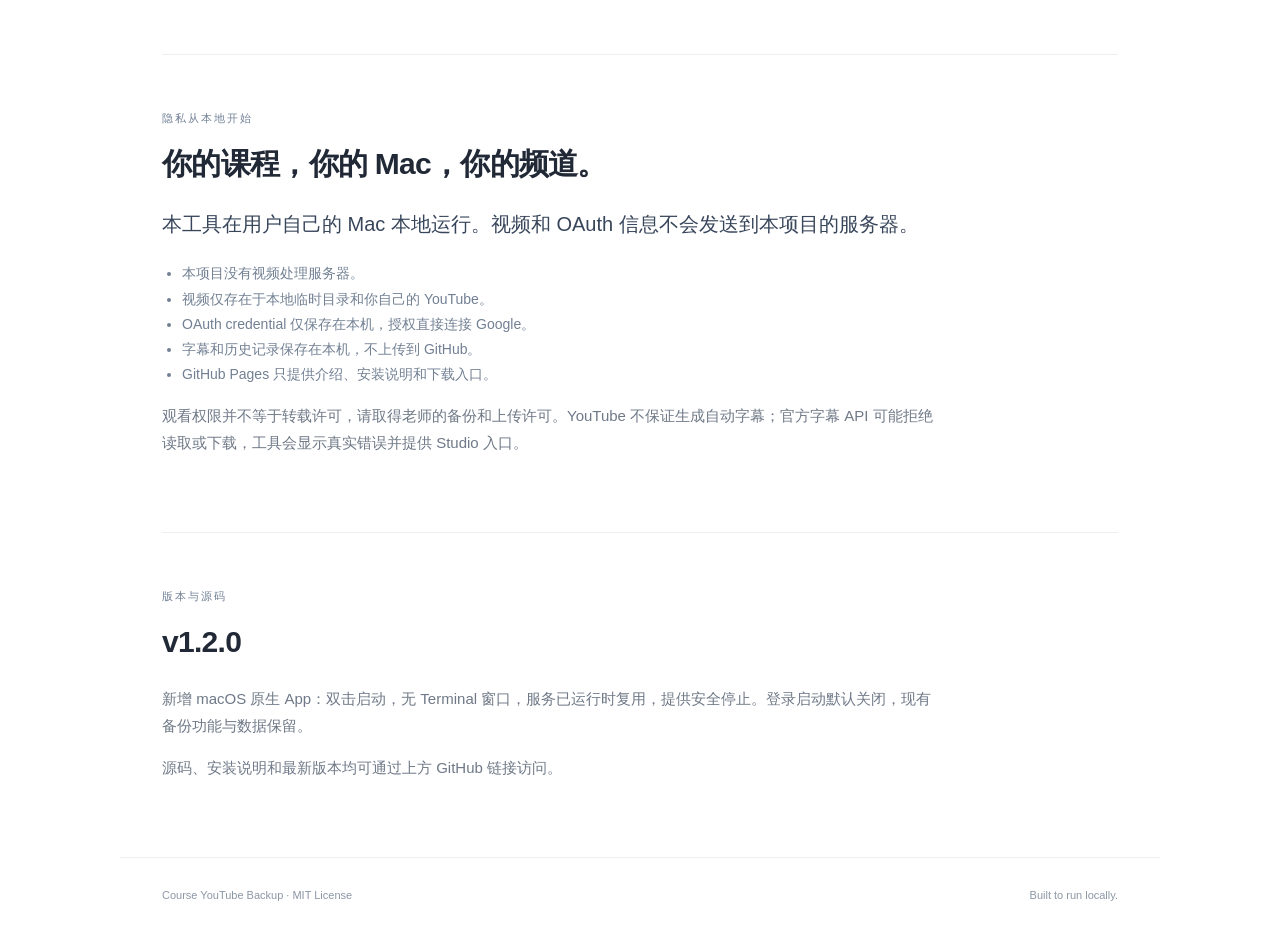
==== commit bffc6c9c: "Release Course YouTube Backup v1.2.0" ====
--- a/docs/index.html
+++ b/docs/index.html
@@ -1,3 +1 @@
-<!doctype html><html lang="zh-CN"><head><meta charset="utf-8"><meta name="viewport" content="width=device-width,initial-scale=1"><meta name="description" content="在自己的 Mac 本地下载课程视频、上传为 Private，并获取 YouTube 自动字幕。"><link rel="icon" href="favicon.svg" type="image/svg+xml"><title>Course YouTube Backup · 课程视频备份工具</title><link rel="stylesheet" href="style.css"><script defer src="app.js"></script></head><body><nav><a class="wordmark" href="#">↥ &nbsp; COURSE BACKUP</a><a href="#install">安装方法</a><a data-link="repo" href="#links">GitHub ↗</a></nav><main><section class="hero"><span class="eyebrow">为你的学习，留一份记录</span><h1>课堂留在 YouTube。<br>工具留在你的 Mac。</h1><p>Course YouTube Backup / 课程视频备份工具<br>把有权备份的课程视频上传到自己的 Private YouTube，<br>等待自动字幕，确认后临时公开给 Gemini，使用完恢复私密。</p><div class="buttons"><a class="primary" data-link="release" href="#links">下载最新版 <span>↓</span></a><a class="secondary" data-link="repo" href="#links">查看 GitHub ↗</a></div><p class="small">macOS · Python · 本地运行 · 无 AI API</p><figure><img src="screenshot.png" alt="课程视频备份工具实际界面，含链接、手动标题与默认私密权限" width="1120" height="1040"><figcaption>应用界面 · 视频处理和授权在 localhost 进行</figcaption></figure></section><section id="workflow"><span class="eyebrow">简单的流程</span><h2>从课程备份，到 Gemini 使用。</h2><ol><li><b>粘贴课程链接</b><span>只处理有权访问且允许备份的视频。</span></li><li><b>输入自己的标题</b><span>M1、M2、M3，完全由你决定。</span></li><li><b>开始备份</b><span>最高 1080p，合并音视频后自动上传。</span></li><li><b>默认上传为 Private</b><span>所有上传都为非公開，成功后删除临时视频。</span></li><li><b>手动检查自动字幕</b><span>优先日语 ASR。YouTube 是否生成及 API 是否可获取取决于平台。</span></li><li><b>确认公开，使用后恢复</b><span>复制 Gemini 用链接，手动恢复非公開。TXT / SRT 作为辅助功能。</span></li></ol><figure><img src="gemini-screenshot.png" alt="合成测试记录：Gemini 使用区域显示 API 确认公开、复制链接和恢复为非公开按钮"><figcaption>Gemini 使用与记录删除 · 合成测试数据</figcaption></figure></section><section id="install"><span class="eyebrow">在 Mac 上使用</span><h2>第一次配置，以后双击启动。</h2><p>安装 Python、ffmpeg 与 Deno，下载 Release 并解压。</p><pre><code>brew install python ffmpeg deno
-chmod +x start.command
-./start.command</code></pre><p>按照 README 启用 YouTube Data API v3，创建 Desktop App OAuth 凭据，将 JSON 放到 <code>data/config/client_secret.json</code>。点击「连接 YouTube」完成授权。</p><p>启动后自动打开 <code>http://localhost:8000</code>。这个介绍网站不会处理视频、上传或 Google 授权。</p><a class="textlink" data-link="readme" href="#links">完整安装说明 ↗</a></section><section id="privacy"><span class="eyebrow">隐私从本地开始</span><h2>你的课程，你的 Mac，你的频道。</h2><p class="statement">本工具在用户自己的 Mac 本地运行。视频和 OAuth 信息不会发送到本项目的服务器。</p><ul><li>本项目没有视频处理服务器。</li><li>视频仅存在于本地临时目录和你自己的 YouTube。</li><li>OAuth credential 仅保存在本机，授权直接连接 Google。</li><li>字幕和历史记录保存在本机，不上传到 GitHub。</li><li>GitHub Pages 只提供介绍、安装说明和下载入口。</li></ul><p>观看权限并不等于转载许可，请取得老师的备份和上传许可。YouTube 不保证生成自动字幕；官方字幕 API 可能拒绝读取或下载，工具会显示真实错误并提供 Studio 入口。</p></section><section id="links"><span class="eyebrow">版本与源码</span><h2>v1.1.0</h2><p>新增 Gemini 使用：默认 Private、确认后临时公开、复制链接、手动恢复。统一删除记录，远端删除需二次危险确认；字幕导出作为辅助功能。</p><p id="publish-note">下载和源码链接将在 GitHub 发布后启用。</p></section></main><footer>Course YouTube Backup · MIT License <span>Built to run locally.</span></footer></body></html>+<!doctype html><html lang="zh-CN"><head><meta charset="utf-8"><meta name="viewport" content="width=device-width,initial-scale=1"><meta name="description" content="在自己的 Mac 本地下载课程视频、上传为 Private，并获取 YouTube 自动字幕。"><link rel="icon" href="favicon.svg" type="image/svg+xml"><title>Course YouTube Backup · 课程视频备份工具</title><link rel="stylesheet" href="style.css"><script defer src="app.js"></script></head><body><nav><a class="wordmark" href="#">↥ &nbsp; COURSE BACKUP</a><a href="#install">安装方法</a><a data-link="repo" href="#links">GitHub ↗</a></nav><main><section class="hero"><span class="eyebrow">为你的学习，留一份记录</span><h1>课堂留在 YouTube。<br>工具留在你的 Mac。</h1><p>Course YouTube Backup / 课程视频备份工具<br>把有权备份的课程视频上传到自己的 Private YouTube，<br>等待自动字幕，确认后临时公开给 Gemini，使用完恢复私密。</p><div class="buttons"><a class="primary" data-link="release" href="#links">下载最新版 <span>↓</span></a><a class="secondary" data-link="repo" href="#links">查看 GitHub ↗</a></div><p class="small">macOS · Python · 本地运行 · 无 AI API</p><figure><img src="screenshot.png" alt="课程视频备份工具实际界面，含链接、手动标题与默认私密权限" width="1120" height="1040"><figcaption>应用界面 · 视频处理和授权在 localhost 进行</figcaption></figure></section><section id="workflow"><span class="eyebrow">简单的流程</span><h2>从课程备份，到 Gemini 使用。</h2><ol><li><b>粘贴课程链接</b><span>只处理有权访问且允许备份的视频。</span></li><li><b>输入自己的标题</b><span>M1、M2、M3，完全由你决定。</span></li><li><b>开始备份</b><span>最高 1080p，合并音视频后自动上传。</span></li><li><b>默认上传为 Private</b><span>所有上传都为非公開，成功后删除临时视频。</span></li><li><b>手动检查自动字幕</b><span>优先日语 ASR。YouTube 是否生成及 API 是否可获取取决于平台。</span></li><li><b>确认公开，使用后恢复</b><span>复制 Gemini 用链接，手动恢复非公開。TXT / SRT 作为辅助功能。</span></li></ol><figure><img src="gemini-screenshot.png" alt="合成测试记录：Gemini 使用区域显示 API 确认公开、复制链接和恢复为非公开按钮"><figcaption>Gemini 使用与记录删除 · 合成测试数据</figcaption></figure></section><section id="install"><span class="eyebrow">在 Mac 上使用</span><h2>第一次配置，以后双击 App。</h2><p>安装 Python、ffmpeg 与 Deno，下载 Release 并解压。</p><pre><code>brew install python ffmpeg deno</code></pre><p>解压后双击「课程视频备份.app」，无需保持 Terminal 打开。</p><p>按照 README 启用 YouTube Data API v3，创建 Desktop App OAuth 凭据，将 JSON 放到 <code>data/config/client_secret.json</code>。点击「连接 YouTube」完成授权。</p><p>启动后自动打开 <code>http://localhost:8000</code>。这个介绍网站不会处理视频、上传或 Google 授权。</p><a class="textlink" data-link="readme" href="#links">完整安装说明 ↗</a></section><section id="privacy"><span class="eyebrow">隐私从本地开始</span><h2>你的课程，你的 Mac，你的频道。</h2><p class="statement">本工具在用户自己的 Mac 本地运行。视频和 OAuth 信息不会发送到本项目的服务器。</p><ul><li>本项目没有视频处理服务器。</li><li>视频仅存在于本地临时目录和你自己的 YouTube。</li><li>OAuth credential 仅保存在本机，授权直接连接 Google。</li><li>字幕和历史记录保存在本机，不上传到 GitHub。</li><li>GitHub Pages 只提供介绍、安装说明和下载入口。</li></ul><p>观看权限并不等于转载许可，请取得老师的备份和上传许可。YouTube 不保证生成自动字幕；官方字幕 API 可能拒绝读取或下载，工具会显示真实错误并提供 Studio 入口。</p></section><section id="links"><span class="eyebrow">版本与源码</span><h2>v1.2.0</h2><p>新增 macOS 原生 App：双击启动，无 Terminal 窗口，服务已运行时复用，提供安全停止。登录启动默认关闭，现有备份功能与数据保留。</p><p id="publish-note">下载和源码链接将在 GitHub 发布后启用。</p></section></main><footer>Course YouTube Backup · MIT License <span>Built to run locally.</span></footer></body></html>
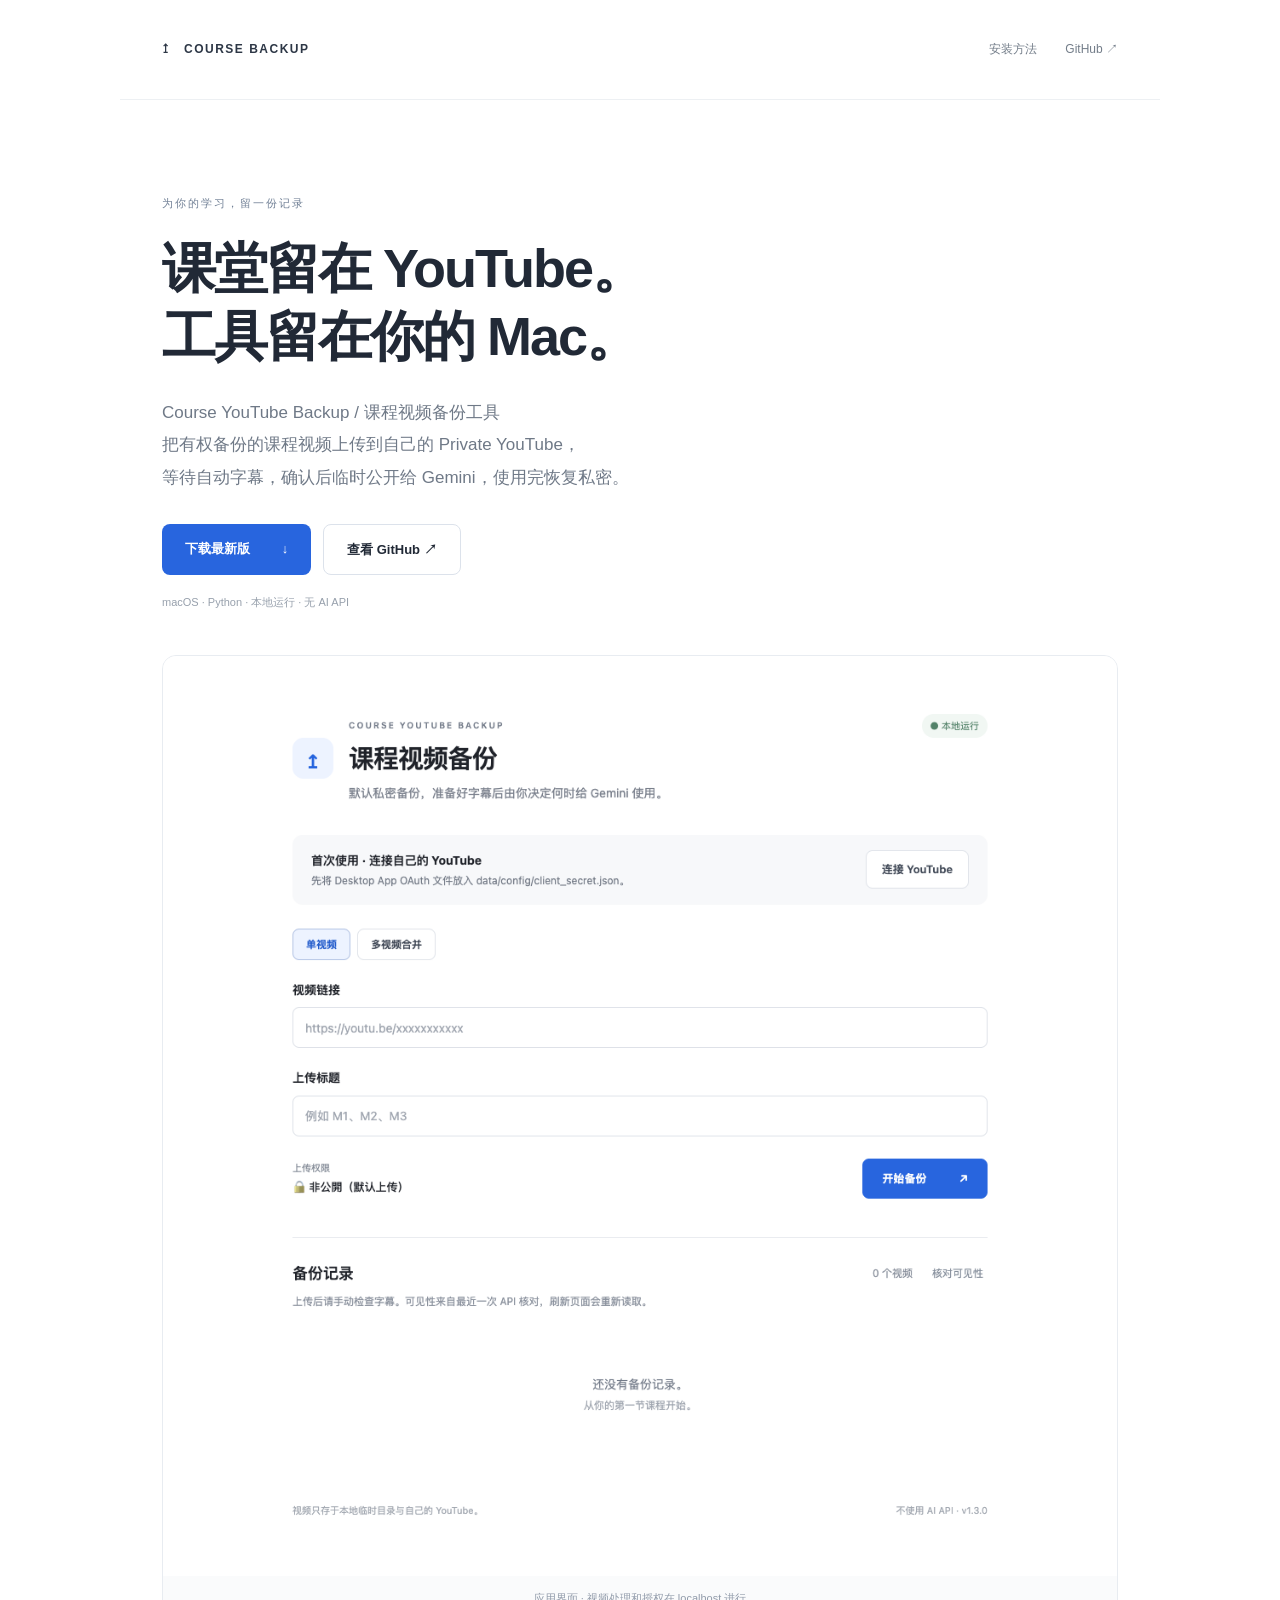
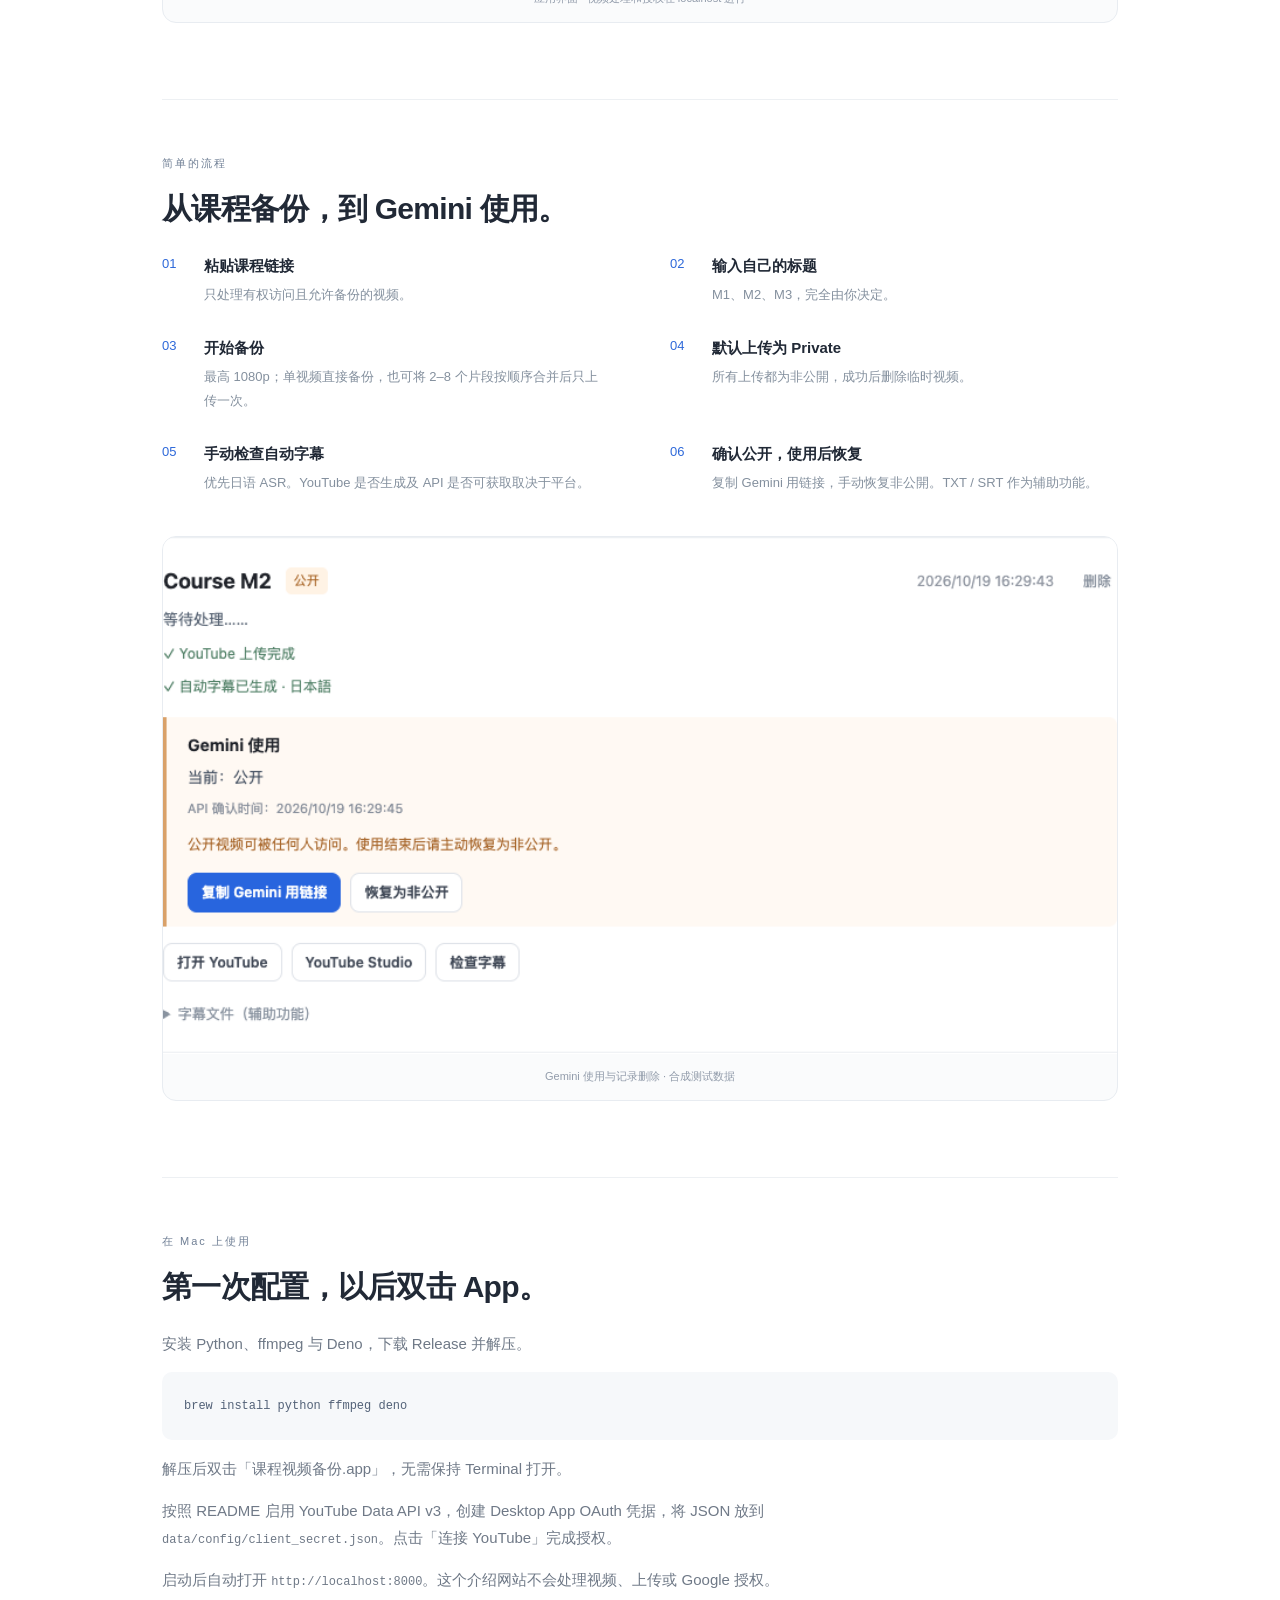
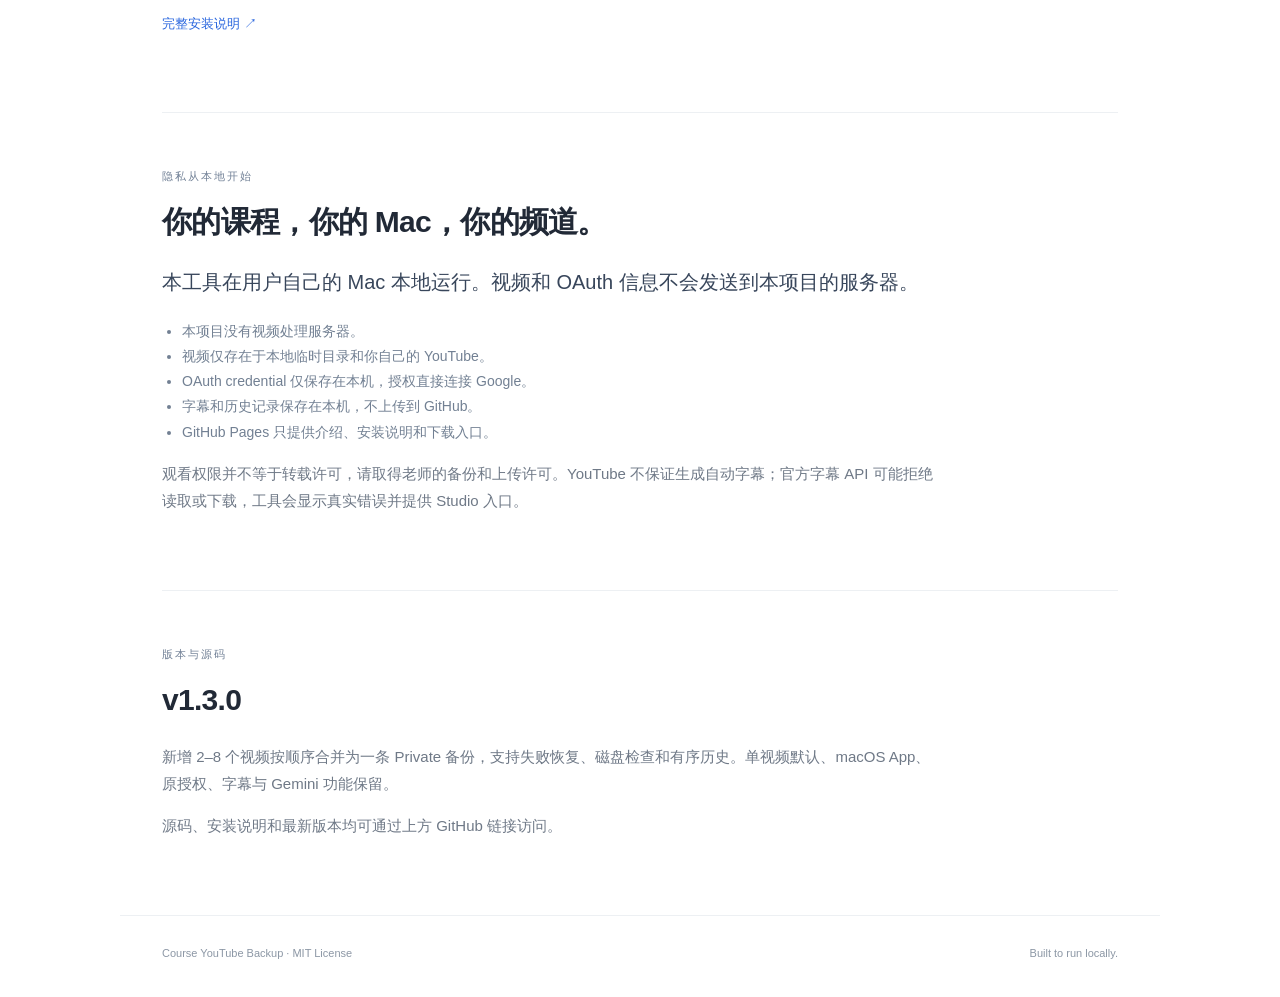
==== commit cfc7813a: "Release Course YouTube Backup v1.3.0" ====
--- a/docs/index.html
+++ b/docs/index.html
@@ -1 +1 @@
-<!doctype html><html lang="zh-CN"><head><meta charset="utf-8"><meta name="viewport" content="width=device-width,initial-scale=1"><meta name="description" content="在自己的 Mac 本地下载课程视频、上传为 Private，并获取 YouTube 自动字幕。"><link rel="icon" href="favicon.svg" type="image/svg+xml"><title>Course YouTube Backup · 课程视频备份工具</title><link rel="stylesheet" href="style.css"><script defer src="app.js"></script></head><body><nav><a class="wordmark" href="#">↥ &nbsp; COURSE BACKUP</a><a href="#install">安装方法</a><a data-link="repo" href="#links">GitHub ↗</a></nav><main><section class="hero"><span class="eyebrow">为你的学习，留一份记录</span><h1>课堂留在 YouTube。<br>工具留在你的 Mac。</h1><p>Course YouTube Backup / 课程视频备份工具<br>把有权备份的课程视频上传到自己的 Private YouTube，<br>等待自动字幕，确认后临时公开给 Gemini，使用完恢复私密。</p><div class="buttons"><a class="primary" data-link="release" href="#links">下载最新版 <span>↓</span></a><a class="secondary" data-link="repo" href="#links">查看 GitHub ↗</a></div><p class="small">macOS · Python · 本地运行 · 无 AI API</p><figure><img src="screenshot.png" alt="课程视频备份工具实际界面，含链接、手动标题与默认私密权限" width="1120" height="1040"><figcaption>应用界面 · 视频处理和授权在 localhost 进行</figcaption></figure></section><section id="workflow"><span class="eyebrow">简单的流程</span><h2>从课程备份，到 Gemini 使用。</h2><ol><li><b>粘贴课程链接</b><span>只处理有权访问且允许备份的视频。</span></li><li><b>输入自己的标题</b><span>M1、M2、M3，完全由你决定。</span></li><li><b>开始备份</b><span>最高 1080p，合并音视频后自动上传。</span></li><li><b>默认上传为 Private</b><span>所有上传都为非公開，成功后删除临时视频。</span></li><li><b>手动检查自动字幕</b><span>优先日语 ASR。YouTube 是否生成及 API 是否可获取取决于平台。</span></li><li><b>确认公开，使用后恢复</b><span>复制 Gemini 用链接，手动恢复非公開。TXT / SRT 作为辅助功能。</span></li></ol><figure><img src="gemini-screenshot.png" alt="合成测试记录：Gemini 使用区域显示 API 确认公开、复制链接和恢复为非公开按钮"><figcaption>Gemini 使用与记录删除 · 合成测试数据</figcaption></figure></section><section id="install"><span class="eyebrow">在 Mac 上使用</span><h2>第一次配置，以后双击 App。</h2><p>安装 Python、ffmpeg 与 Deno，下载 Release 并解压。</p><pre><code>brew install python ffmpeg deno</code></pre><p>解压后双击「课程视频备份.app」，无需保持 Terminal 打开。</p><p>按照 README 启用 YouTube Data API v3，创建 Desktop App OAuth 凭据，将 JSON 放到 <code>data/config/client_secret.json</code>。点击「连接 YouTube」完成授权。</p><p>启动后自动打开 <code>http://localhost:8000</code>。这个介绍网站不会处理视频、上传或 Google 授权。</p><a class="textlink" data-link="readme" href="#links">完整安装说明 ↗</a></section><section id="privacy"><span class="eyebrow">隐私从本地开始</span><h2>你的课程，你的 Mac，你的频道。</h2><p class="statement">本工具在用户自己的 Mac 本地运行。视频和 OAuth 信息不会发送到本项目的服务器。</p><ul><li>本项目没有视频处理服务器。</li><li>视频仅存在于本地临时目录和你自己的 YouTube。</li><li>OAuth credential 仅保存在本机，授权直接连接 Google。</li><li>字幕和历史记录保存在本机，不上传到 GitHub。</li><li>GitHub Pages 只提供介绍、安装说明和下载入口。</li></ul><p>观看权限并不等于转载许可，请取得老师的备份和上传许可。YouTube 不保证生成自动字幕；官方字幕 API 可能拒绝读取或下载，工具会显示真实错误并提供 Studio 入口。</p></section><section id="links"><span class="eyebrow">版本与源码</span><h2>v1.2.0</h2><p>新增 macOS 原生 App：双击启动，无 Terminal 窗口，服务已运行时复用，提供安全停止。登录启动默认关闭，现有备份功能与数据保留。</p><p id="publish-note">下载和源码链接将在 GitHub 发布后启用。</p></section></main><footer>Course YouTube Backup · MIT License <span>Built to run locally.</span></footer></body></html>+<!doctype html><html lang="zh-CN"><head><meta charset="utf-8"><meta name="viewport" content="width=device-width,initial-scale=1"><meta name="description" content="在自己的 Mac 本地下载课程视频、上传为 Private，并获取 YouTube 自动字幕。"><link rel="icon" href="favicon.svg" type="image/svg+xml"><title>Course YouTube Backup · 课程视频备份工具</title><link rel="stylesheet" href="style.css"><script defer src="app.js"></script></head><body><nav><a class="wordmark" href="#">↥ &nbsp; COURSE BACKUP</a><a href="#install">安装方法</a><a data-link="repo" href="#links">GitHub ↗</a></nav><main><section class="hero"><span class="eyebrow">为你的学习，留一份记录</span><h1>课堂留在 YouTube。<br>工具留在你的 Mac。</h1><p>Course YouTube Backup / 课程视频备份工具<br>把有权备份的课程视频上传到自己的 Private YouTube，<br>等待自动字幕，确认后临时公开给 Gemini，使用完恢复私密。</p><div class="buttons"><a class="primary" data-link="release" href="#links">下载最新版 <span>↓</span></a><a class="secondary" data-link="repo" href="#links">查看 GitHub ↗</a></div><p class="small">macOS · Python · 本地运行 · 无 AI API</p><figure><img src="screenshot.png" alt="课程视频备份工具实际界面，含链接、手动标题与默认私密权限" width="1120" height="1040"><figcaption>应用界面 · 视频处理和授权在 localhost 进行</figcaption></figure></section><section id="workflow"><span class="eyebrow">简单的流程</span><h2>从课程备份，到 Gemini 使用。</h2><ol><li><b>粘贴课程链接</b><span>只处理有权访问且允许备份的视频。</span></li><li><b>输入自己的标题</b><span>M1、M2、M3，完全由你决定。</span></li><li><b>开始备份</b><span>最高 1080p；单视频直接备份，也可将 2–8 个片段按顺序合并后只上传一次。</span></li><li><b>默认上传为 Private</b><span>所有上传都为非公開，成功后删除临时视频。</span></li><li><b>手动检查自动字幕</b><span>优先日语 ASR。YouTube 是否生成及 API 是否可获取取决于平台。</span></li><li><b>确认公开，使用后恢复</b><span>复制 Gemini 用链接，手动恢复非公開。TXT / SRT 作为辅助功能。</span></li></ol><figure><img src="gemini-screenshot.png" alt="合成测试记录：Gemini 使用区域显示 API 确认公开、复制链接和恢复为非公开按钮"><figcaption>Gemini 使用与记录删除 · 合成测试数据</figcaption></figure></section><section id="install"><span class="eyebrow">在 Mac 上使用</span><h2>第一次配置，以后双击 App。</h2><p>安装 Python、ffmpeg 与 Deno，下载 Release 并解压。</p><pre><code>brew install python ffmpeg deno</code></pre><p>解压后双击「课程视频备份.app」，无需保持 Terminal 打开。</p><p>按照 README 启用 YouTube Data API v3，创建 Desktop App OAuth 凭据，将 JSON 放到 <code>data/config/client_secret.json</code>。点击「连接 YouTube」完成授权。</p><p>启动后自动打开 <code>http://localhost:8000</code>。这个介绍网站不会处理视频、上传或 Google 授权。</p><a class="textlink" data-link="readme" href="#links">完整安装说明 ↗</a></section><section id="privacy"><span class="eyebrow">隐私从本地开始</span><h2>你的课程，你的 Mac，你的频道。</h2><p class="statement">本工具在用户自己的 Mac 本地运行。视频和 OAuth 信息不会发送到本项目的服务器。</p><ul><li>本项目没有视频处理服务器。</li><li>视频仅存在于本地临时目录和你自己的 YouTube。</li><li>OAuth credential 仅保存在本机，授权直接连接 Google。</li><li>字幕和历史记录保存在本机，不上传到 GitHub。</li><li>GitHub Pages 只提供介绍、安装说明和下载入口。</li></ul><p>观看权限并不等于转载许可，请取得老师的备份和上传许可。YouTube 不保证生成自动字幕；官方字幕 API 可能拒绝读取或下载，工具会显示真实错误并提供 Studio 入口。</p></section><section id="links"><span class="eyebrow">版本与源码</span><h2>v1.3.0</h2><p>新增 2–8 个视频按顺序合并为一条 Private 备份，支持失败恢复、磁盘检查和有序历史。单视频默认、macOS App、原授权、字幕与 Gemini 功能保留。</p><p id="publish-note">下载和源码链接将在 GitHub 发布后启用。</p></section></main><footer>Course YouTube Backup · MIT License <span>Built to run locally.</span></footer></body></html>
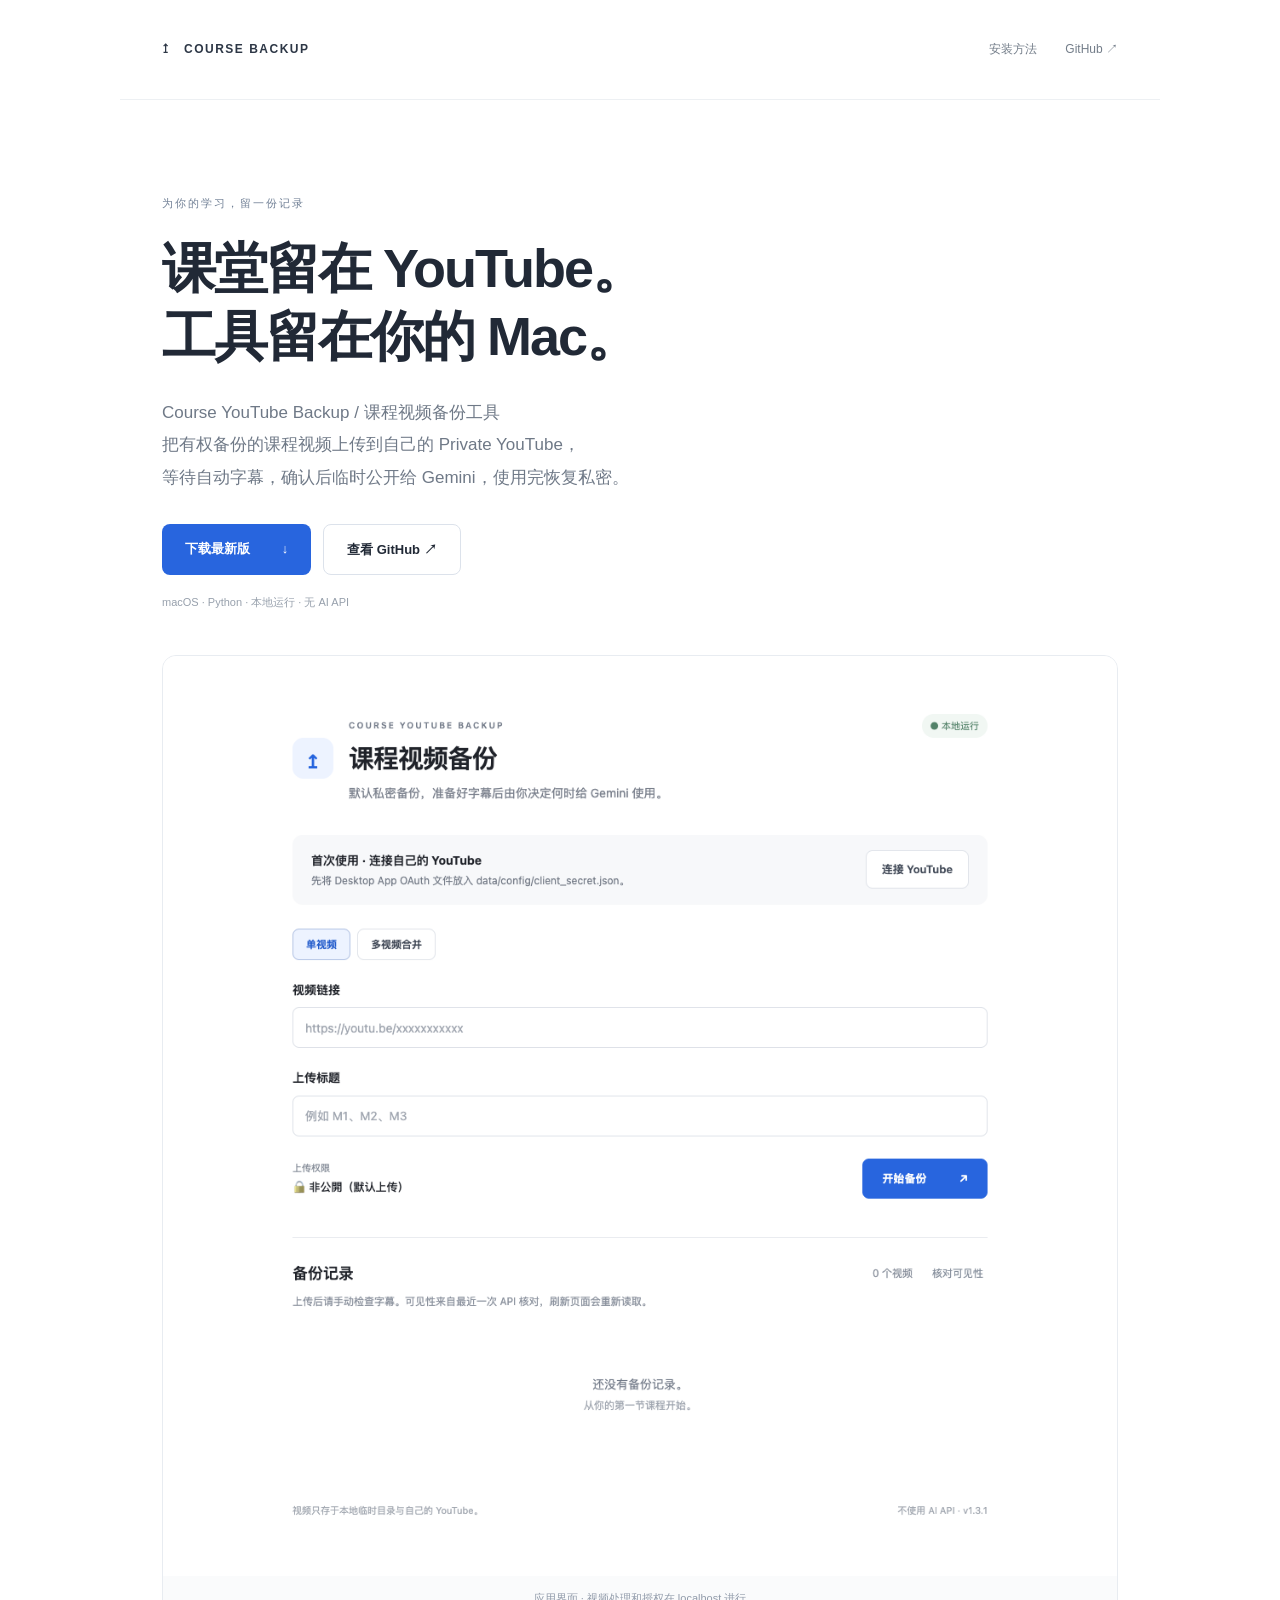
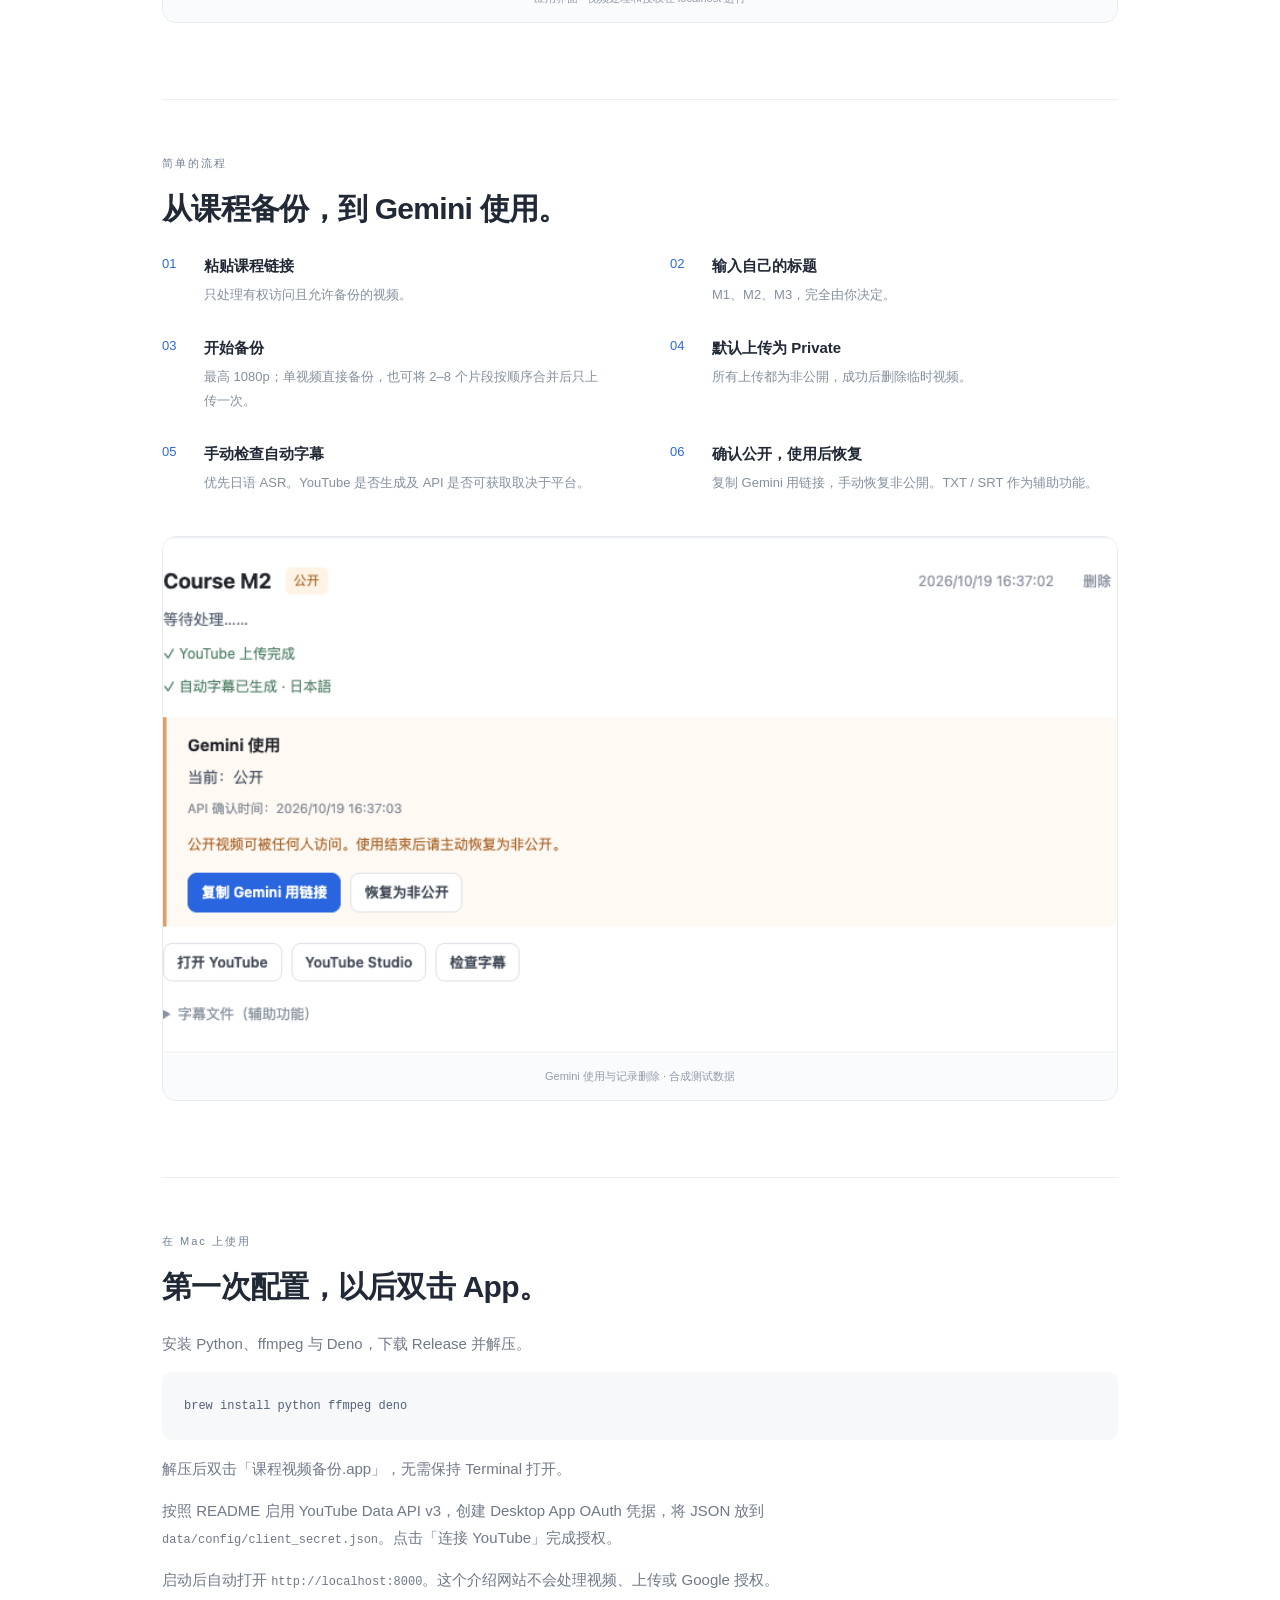
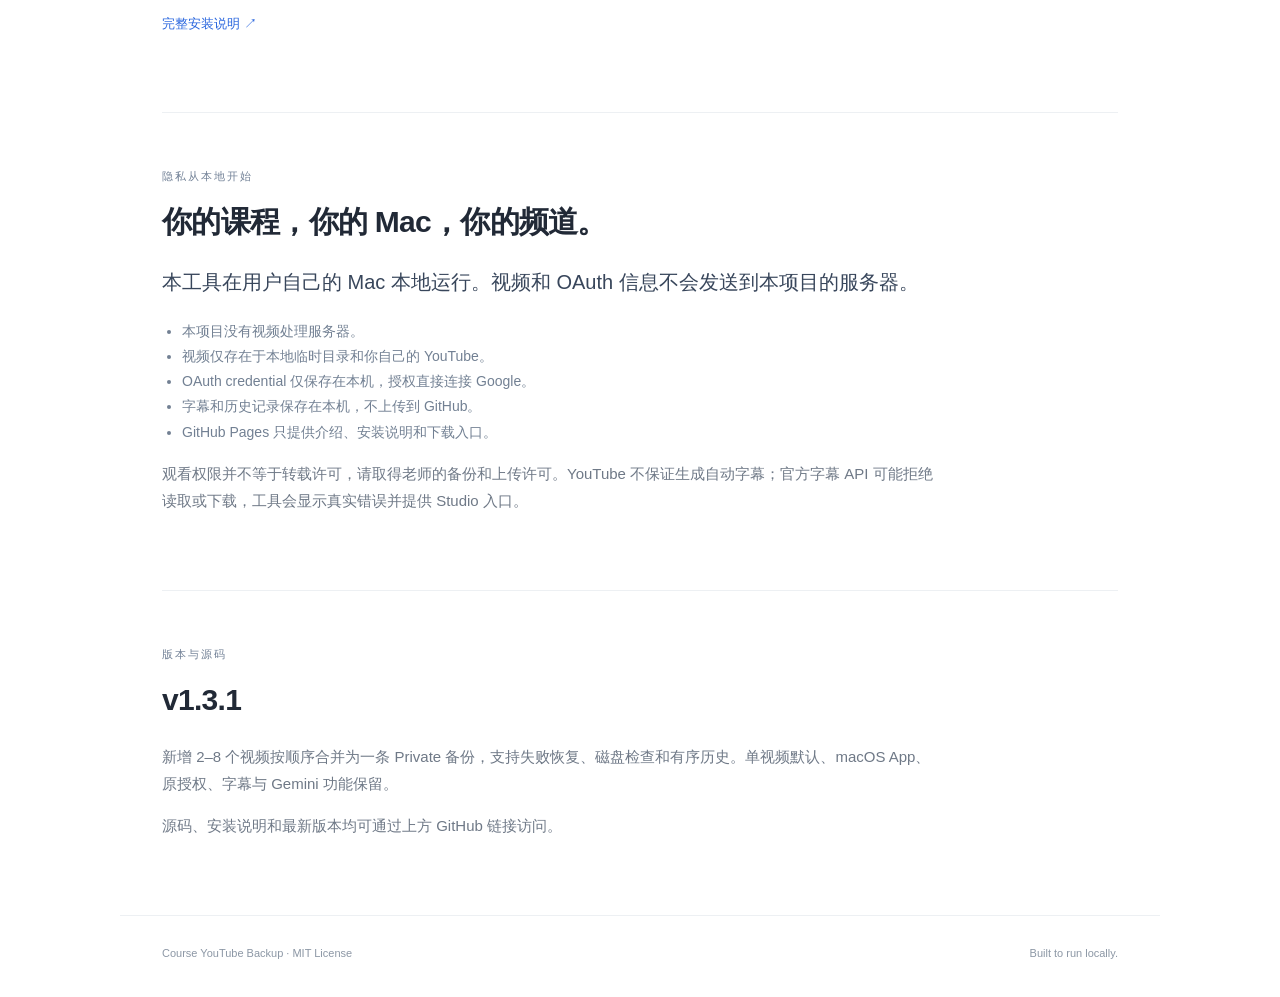
==== commit f407e655: "Release Course YouTube Backup v1.3.1" ====
--- a/docs/index.html
+++ b/docs/index.html
@@ -1 +1 @@
-<!doctype html><html lang="zh-CN"><head><meta charset="utf-8"><meta name="viewport" content="width=device-width,initial-scale=1"><meta name="description" content="在自己的 Mac 本地下载课程视频、上传为 Private，并获取 YouTube 自动字幕。"><link rel="icon" href="favicon.svg" type="image/svg+xml"><title>Course YouTube Backup · 课程视频备份工具</title><link rel="stylesheet" href="style.css"><script defer src="app.js"></script></head><body><nav><a class="wordmark" href="#">↥ &nbsp; COURSE BACKUP</a><a href="#install">安装方法</a><a data-link="repo" href="#links">GitHub ↗</a></nav><main><section class="hero"><span class="eyebrow">为你的学习，留一份记录</span><h1>课堂留在 YouTube。<br>工具留在你的 Mac。</h1><p>Course YouTube Backup / 课程视频备份工具<br>把有权备份的课程视频上传到自己的 Private YouTube，<br>等待自动字幕，确认后临时公开给 Gemini，使用完恢复私密。</p><div class="buttons"><a class="primary" data-link="release" href="#links">下载最新版 <span>↓</span></a><a class="secondary" data-link="repo" href="#links">查看 GitHub ↗</a></div><p class="small">macOS · Python · 本地运行 · 无 AI API</p><figure><img src="screenshot.png" alt="课程视频备份工具实际界面，含链接、手动标题与默认私密权限" width="1120" height="1040"><figcaption>应用界面 · 视频处理和授权在 localhost 进行</figcaption></figure></section><section id="workflow"><span class="eyebrow">简单的流程</span><h2>从课程备份，到 Gemini 使用。</h2><ol><li><b>粘贴课程链接</b><span>只处理有权访问且允许备份的视频。</span></li><li><b>输入自己的标题</b><span>M1、M2、M3，完全由你决定。</span></li><li><b>开始备份</b><span>最高 1080p；单视频直接备份，也可将 2–8 个片段按顺序合并后只上传一次。</span></li><li><b>默认上传为 Private</b><span>所有上传都为非公開，成功后删除临时视频。</span></li><li><b>手动检查自动字幕</b><span>优先日语 ASR。YouTube 是否生成及 API 是否可获取取决于平台。</span></li><li><b>确认公开，使用后恢复</b><span>复制 Gemini 用链接，手动恢复非公開。TXT / SRT 作为辅助功能。</span></li></ol><figure><img src="gemini-screenshot.png" alt="合成测试记录：Gemini 使用区域显示 API 确认公开、复制链接和恢复为非公开按钮"><figcaption>Gemini 使用与记录删除 · 合成测试数据</figcaption></figure></section><section id="install"><span class="eyebrow">在 Mac 上使用</span><h2>第一次配置，以后双击 App。</h2><p>安装 Python、ffmpeg 与 Deno，下载 Release 并解压。</p><pre><code>brew install python ffmpeg deno</code></pre><p>解压后双击「课程视频备份.app」，无需保持 Terminal 打开。</p><p>按照 README 启用 YouTube Data API v3，创建 Desktop App OAuth 凭据，将 JSON 放到 <code>data/config/client_secret.json</code>。点击「连接 YouTube」完成授权。</p><p>启动后自动打开 <code>http://localhost:8000</code>。这个介绍网站不会处理视频、上传或 Google 授权。</p><a class="textlink" data-link="readme" href="#links">完整安装说明 ↗</a></section><section id="privacy"><span class="eyebrow">隐私从本地开始</span><h2>你的课程，你的 Mac，你的频道。</h2><p class="statement">本工具在用户自己的 Mac 本地运行。视频和 OAuth 信息不会发送到本项目的服务器。</p><ul><li>本项目没有视频处理服务器。</li><li>视频仅存在于本地临时目录和你自己的 YouTube。</li><li>OAuth credential 仅保存在本机，授权直接连接 Google。</li><li>字幕和历史记录保存在本机，不上传到 GitHub。</li><li>GitHub Pages 只提供介绍、安装说明和下载入口。</li></ul><p>观看权限并不等于转载许可，请取得老师的备份和上传许可。YouTube 不保证生成自动字幕；官方字幕 API 可能拒绝读取或下载，工具会显示真实错误并提供 Studio 入口。</p></section><section id="links"><span class="eyebrow">版本与源码</span><h2>v1.3.0</h2><p>新增 2–8 个视频按顺序合并为一条 Private 备份，支持失败恢复、磁盘检查和有序历史。单视频默认、macOS App、原授权、字幕与 Gemini 功能保留。</p><p id="publish-note">下载和源码链接将在 GitHub 发布后启用。</p></section></main><footer>Course YouTube Backup · MIT License <span>Built to run locally.</span></footer></body></html>+<!doctype html><html lang="zh-CN"><head><meta charset="utf-8"><meta name="viewport" content="width=device-width,initial-scale=1"><meta name="description" content="在自己的 Mac 本地下载课程视频、上传为 Private，并获取 YouTube 自动字幕。"><link rel="icon" href="favicon.svg" type="image/svg+xml"><title>Course YouTube Backup · 课程视频备份工具</title><link rel="stylesheet" href="style.css"><script defer src="app.js"></script></head><body><nav><a class="wordmark" href="#">↥ &nbsp; COURSE BACKUP</a><a href="#install">安装方法</a><a data-link="repo" href="#links">GitHub ↗</a></nav><main><section class="hero"><span class="eyebrow">为你的学习，留一份记录</span><h1>课堂留在 YouTube。<br>工具留在你的 Mac。</h1><p>Course YouTube Backup / 课程视频备份工具<br>把有权备份的课程视频上传到自己的 Private YouTube，<br>等待自动字幕，确认后临时公开给 Gemini，使用完恢复私密。</p><div class="buttons"><a class="primary" data-link="release" href="#links">下载最新版 <span>↓</span></a><a class="secondary" data-link="repo" href="#links">查看 GitHub ↗</a></div><p class="small">macOS · Python · 本地运行 · 无 AI API</p><figure><img src="screenshot.png" alt="课程视频备份工具实际界面，含链接、手动标题与默认私密权限" width="1120" height="1040"><figcaption>应用界面 · 视频处理和授权在 localhost 进行</figcaption></figure></section><section id="workflow"><span class="eyebrow">简单的流程</span><h2>从课程备份，到 Gemini 使用。</h2><ol><li><b>粘贴课程链接</b><span>只处理有权访问且允许备份的视频。</span></li><li><b>输入自己的标题</b><span>M1、M2、M3，完全由你决定。</span></li><li><b>开始备份</b><span>最高 1080p；单视频直接备份，也可将 2–8 个片段按顺序合并后只上传一次。</span></li><li><b>默认上传为 Private</b><span>所有上传都为非公開，成功后删除临时视频。</span></li><li><b>手动检查自动字幕</b><span>优先日语 ASR。YouTube 是否生成及 API 是否可获取取决于平台。</span></li><li><b>确认公开，使用后恢复</b><span>复制 Gemini 用链接，手动恢复非公開。TXT / SRT 作为辅助功能。</span></li></ol><figure><img src="gemini-screenshot.png" alt="合成测试记录：Gemini 使用区域显示 API 确认公开、复制链接和恢复为非公开按钮"><figcaption>Gemini 使用与记录删除 · 合成测试数据</figcaption></figure></section><section id="install"><span class="eyebrow">在 Mac 上使用</span><h2>第一次配置，以后双击 App。</h2><p>安装 Python、ffmpeg 与 Deno，下载 Release 并解压。</p><pre><code>brew install python ffmpeg deno</code></pre><p>解压后双击「课程视频备份.app」，无需保持 Terminal 打开。</p><p>按照 README 启用 YouTube Data API v3，创建 Desktop App OAuth 凭据，将 JSON 放到 <code>data/config/client_secret.json</code>。点击「连接 YouTube」完成授权。</p><p>启动后自动打开 <code>http://localhost:8000</code>。这个介绍网站不会处理视频、上传或 Google 授权。</p><a class="textlink" data-link="readme" href="#links">完整安装说明 ↗</a></section><section id="privacy"><span class="eyebrow">隐私从本地开始</span><h2>你的课程，你的 Mac，你的频道。</h2><p class="statement">本工具在用户自己的 Mac 本地运行。视频和 OAuth 信息不会发送到本项目的服务器。</p><ul><li>本项目没有视频处理服务器。</li><li>视频仅存在于本地临时目录和你自己的 YouTube。</li><li>OAuth credential 仅保存在本机，授权直接连接 Google。</li><li>字幕和历史记录保存在本机，不上传到 GitHub。</li><li>GitHub Pages 只提供介绍、安装说明和下载入口。</li></ul><p>观看权限并不等于转载许可，请取得老师的备份和上传许可。YouTube 不保证生成自动字幕；官方字幕 API 可能拒绝读取或下载，工具会显示真实错误并提供 Studio 入口。</p></section><section id="links"><span class="eyebrow">版本与源码</span><h2>v1.3.1</h2><p>新增 2–8 个视频按顺序合并为一条 Private 备份，支持失败恢复、磁盘检查和有序历史。单视频默认、macOS App、原授权、字幕与 Gemini 功能保留。</p><p id="publish-note">下载和源码链接将在 GitHub 发布后启用。</p></section></main><footer>Course YouTube Backup · MIT License <span>Built to run locally.</span></footer></body></html>
